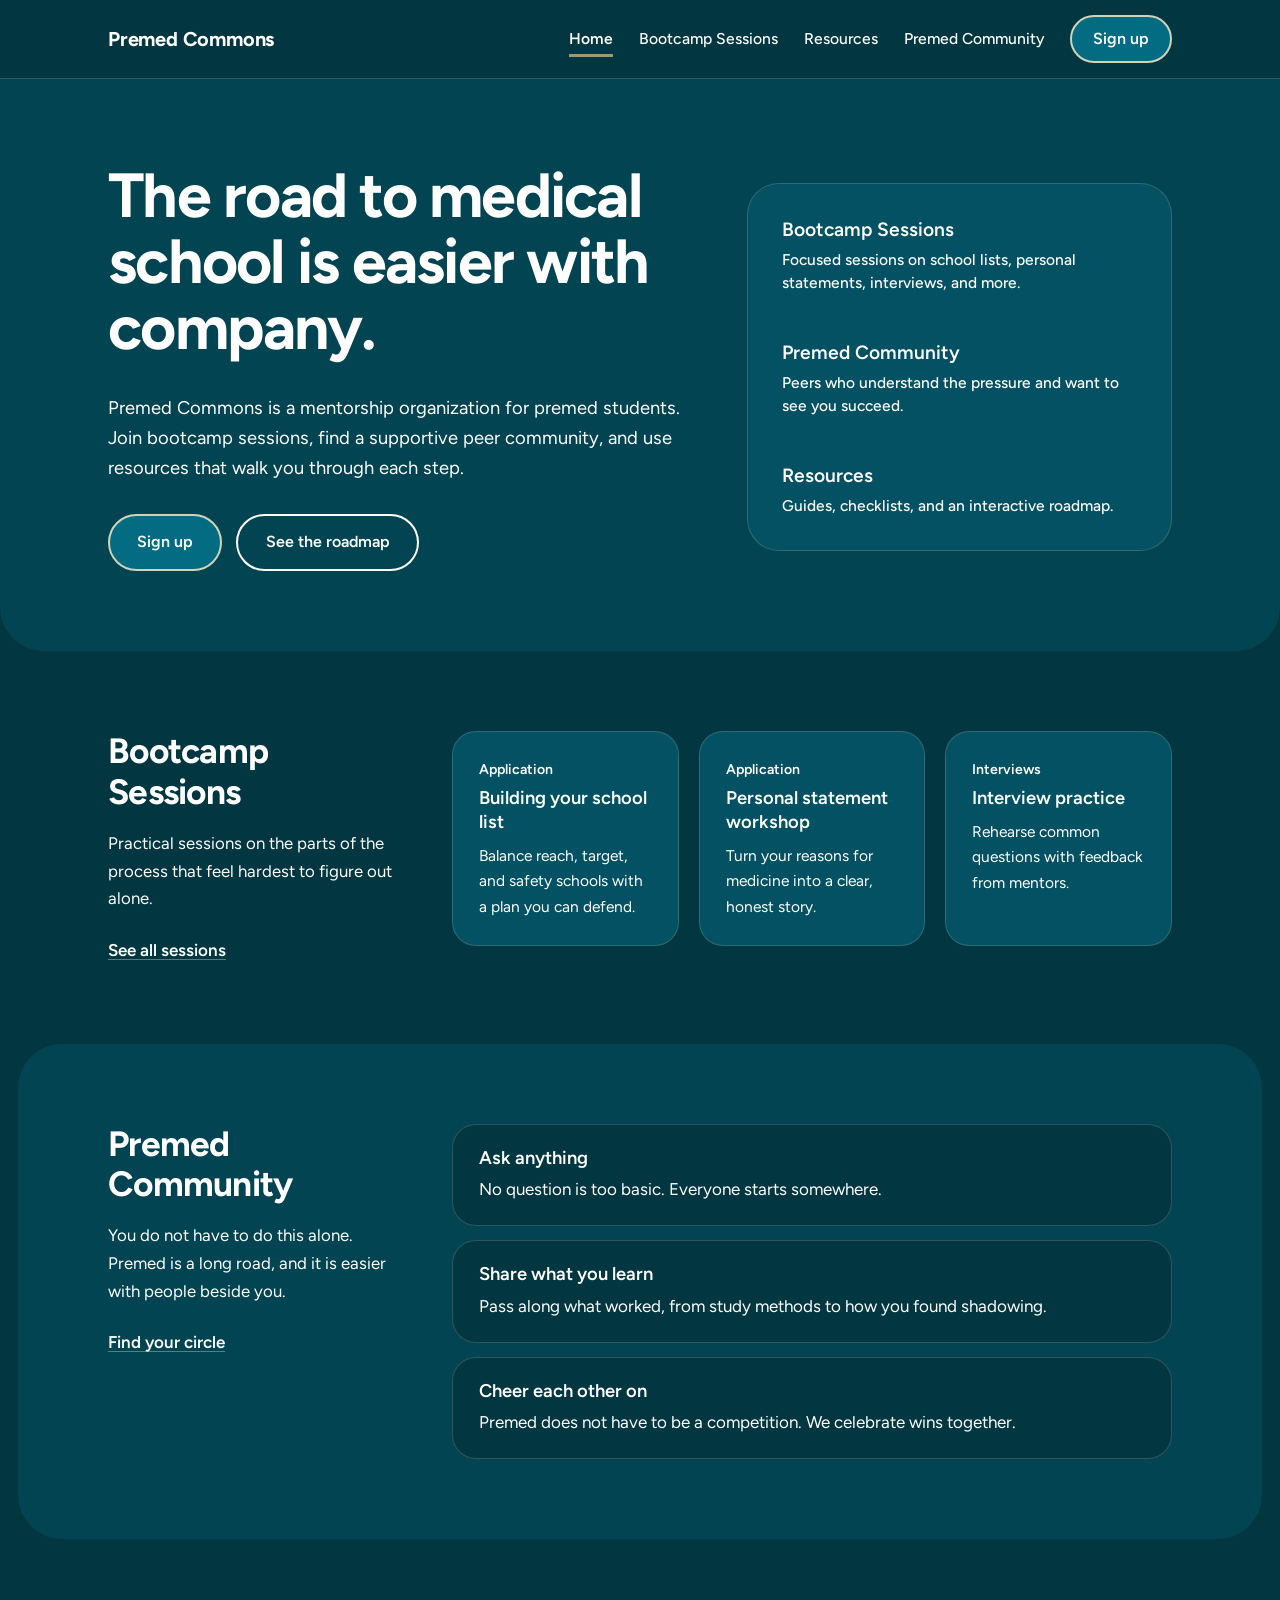
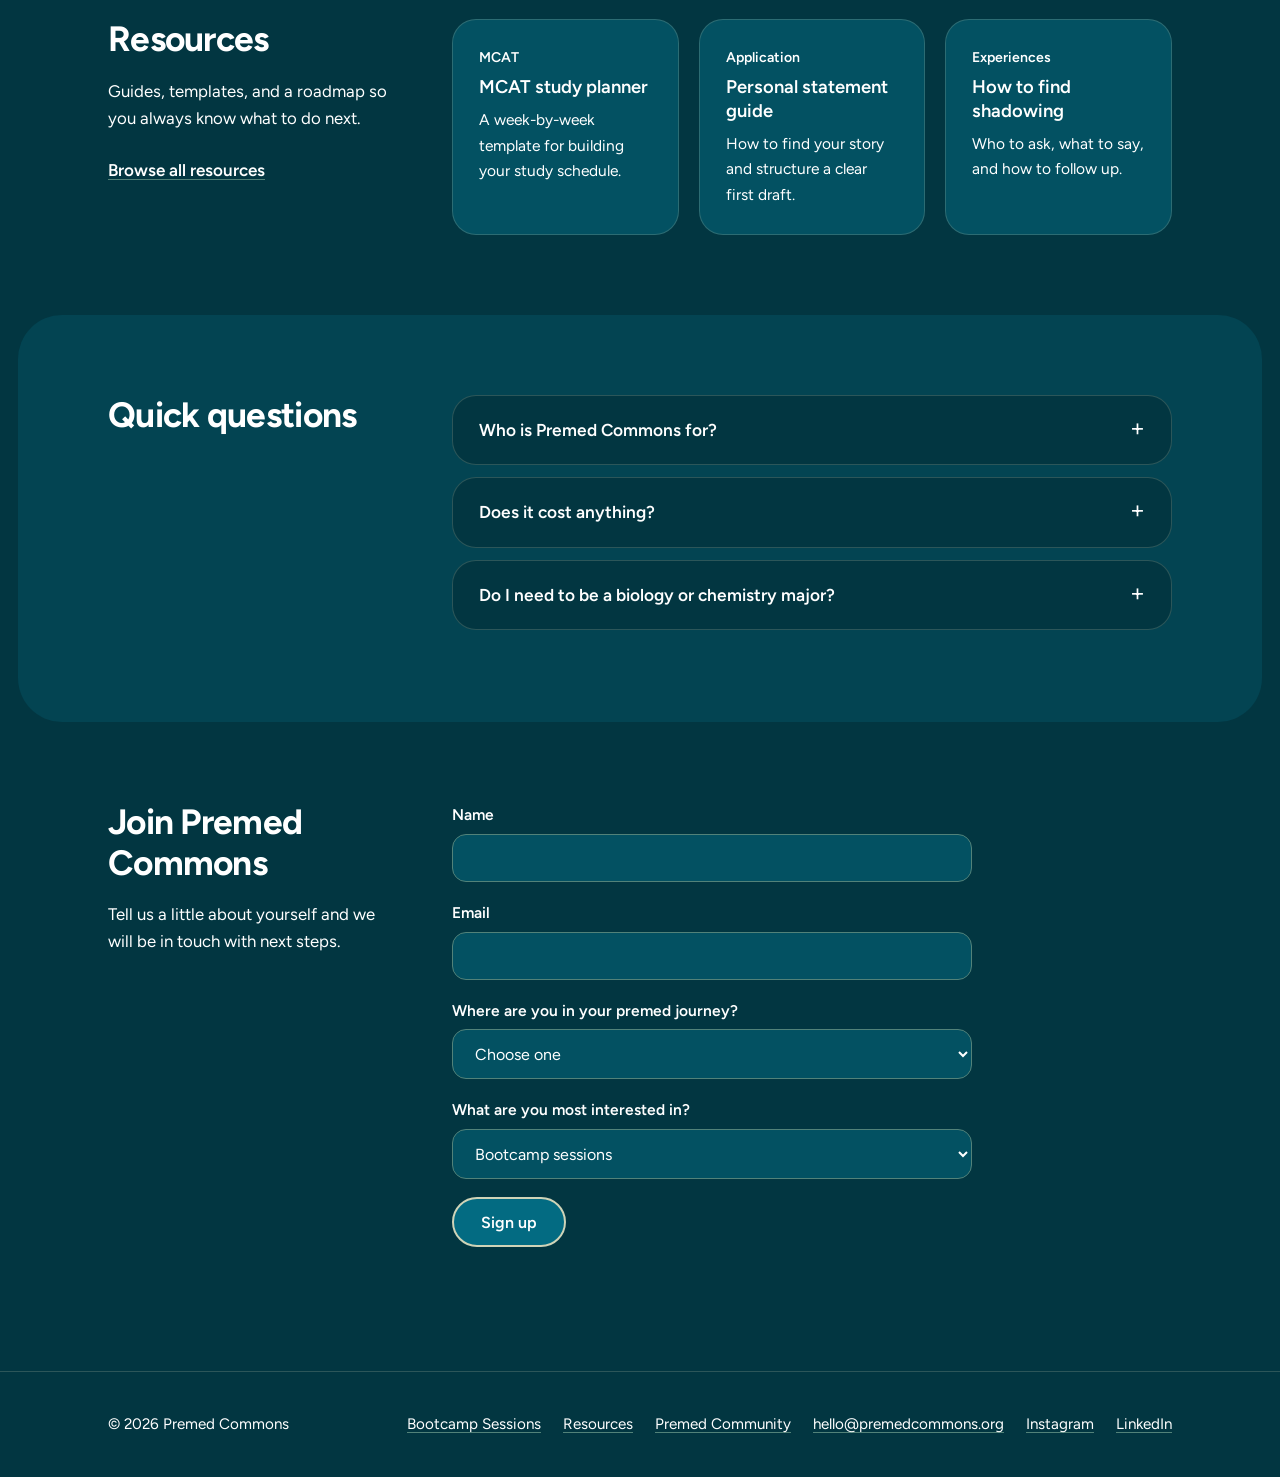
==== index.html @ 4e971e2f "Add files via upload" ====
<!DOCTYPE html>
<html lang="en">
<head>
<meta charset="utf-8">
<meta name="viewport" content="width=device-width, initial-scale=1">
<title>Premed Commons | Mentorship for aspiring physicians</title>
<meta name="description" content="Premed Commons is a mentorship organization helping premed students navigate the road to medical school through bootcamp sessions, a supportive peer community, and comprehensive resources.">
<meta property="og:title" content="Premed Commons | Mentorship for aspiring physicians">
<meta property="og:description" content="Premed Commons is a mentorship organization helping premed students navigate the road to medical school through bootcamp sessions, a supportive peer community, and comprehensive resources.">
<meta property="og:type" content="website">
<meta property="og:image" content="https://premedcommons.org/logo.png">
<link rel="icon" href="logo.png">
<link rel="preconnect" href="https://fonts.googleapis.com">
<link rel="preconnect" href="https://fonts.gstatic.com" crossorigin>
<link href="https://fonts.googleapis.com/css2?family=Figtree:wght@400;500;600;700&display=swap" rel="stylesheet">
<link rel="stylesheet" href="styles.css">
</head>
<body>
<header>
  <div class="wrap bar">
    <a class="logo" href="index.html"><span class="logo-mark"><img src="logo.png" alt="" onerror="this.parentNode.remove()"></span><span class="logo-text">Premed Commons</span></a>
    <button class="menu-btn" id="menuBtn" aria-expanded="false" aria-controls="nav">Menu</button>
    <nav id="nav" aria-label="Main">
      <ul>
        <li><a href="index.html" aria-current="page">Home</a></li>
        <li><a href="bootcamps.html">Bootcamp Sessions</a></li>
        <li><a href="resources.html">Resources</a></li>
        <li><a href="community.html">Premed Community</a></li>
        <li><a class="btn" href="index.html#join">Sign up</a></li>
      </ul>
    </nav>
  </div>
</header>
<main>
  <div class="hero">
    <div class="wrap hero-grid">
      <div>
        <h1>The road to medical school is easier with company.</h1>
        <p class="lead">Premed Commons is a mentorship organization for premed students. Join bootcamp sessions, find a supportive peer community, and use resources that walk you through each step.</p>
        <div class="actions">
          <a class="btn" href="#join">Sign up</a>
          <a class="btn ghost" href="resources.html#roadmap">See the roadmap</a>
        </div>
      </div>
      <nav class="panel-nav dark" aria-label="What we offer">
        <a href="bootcamps.html"><strong>Bootcamp Sessions</strong><span>Focused sessions on school lists, personal statements, interviews, and more.</span></a>
        <a href="community.html"><strong>Premed Community</strong><span>Peers who understand the pressure and want to see you succeed.</span></a>
        <a href="resources.html"><strong>Resources</strong><span>Guides, checklists, and an interactive roadmap.</span></a>
      </nav>
    </div>
  </div>

  <section class="split-sec">
    <div class="wrap split">
      <div class="split-head">
        <h2>Bootcamp Sessions</h2>
        <p class="lead">Practical sessions on the parts of the process that feel hardest to figure out alone.</p>
        <a class="textlink" href="bootcamps.html">See all sessions</a>
      </div>
      <div class="split-body">
        <div class="cards"><article class="card"><div class="tag">Application</div><h3>Building your school list</h3><p>Balance reach, target, and safety schools with a plan you can defend.</p></article><article class="card"><div class="tag">Application</div><h3>Personal statement workshop</h3><p>Turn your reasons for medicine into a clear, honest story.</p></article><article class="card"><div class="tag">Interviews</div><h3>Interview practice</h3><p>Rehearse common questions with feedback from mentors.</p></article></div>
      </div>
    </div>
  </section>

  <section class="split-sec">
    <div class="wrap split">
      <div class="split-head">
        <h2>Premed Community</h2>
        <p class="lead">You do not have to do this alone. Premed is a long road, and it is easier with people beside you.</p>
        <a class="textlink" href="community.html">Find your circle</a>
      </div>
      <div class="split-body">
        <div class="rows"><div><h3>Ask anything</h3><p>No question is too basic. Everyone starts somewhere.</p></div><div><h3>Share what you learn</h3><p>Pass along what worked, from study methods to how you found shadowing.</p></div><div><h3>Cheer each other on</h3><p>Premed does not have to be a competition. We celebrate wins together.</p></div></div>
      </div>
    </div>
  </section>

  <section class="split-sec">
    <div class="wrap split">
      <div class="split-head">
        <h2>Resources</h2>
        <p class="lead">Guides, templates, and a roadmap so you always know what to do next.</p>
        <a class="textlink" href="resources.html">Browse all resources</a>
      </div>
      <div class="split-body">
        <div class="cards" id="cards" data-limit="3"></div>
      </div>
    </div>
  </section>

  <section class="split-sec" id="faq">
    <div class="wrap split">
      <div class="split-head">
        <h2>Quick questions</h2>
      </div>
      <div class="split-body">
        <details>
          <summary>Who is Premed Commons for?</summary>
          <p>Any student working toward medical school, at any stage. Whether you are choosing a major or preparing your application, there is a place for you.</p>
        </details>
        <details>
          <summary>Does it cost anything?</summary>
          <p>Add your pricing details here. If membership is free, say so plainly.</p>
        </details>
        <details>
          <summary>Do I need to be a biology or chemistry major?</summary>
          <p>No. Medical schools accept applicants from every major as long as the required prerequisite courses are completed. Check the requirements of the schools you are interested in.</p>
        </details>
        
      </div>
    </div>
  </section>

  <section class="split-sec" id="join">
    <div class="wrap split">
      <div class="split-head">
        <h2>Join Premed Commons</h2>
        <p class="lead">Tell us a little about yourself and we will be in touch with next steps.</p>
      </div>
      <div class="split-body">
        <form class="form" id="joinForm" action="https://formspree.io/f/YOUR_FORM_ID" method="POST">
          <label>Name
            <input type="text" name="name" autocomplete="name" required>
          </label>
          <label>Email
            <input type="email" name="email" autocomplete="email" required>
          </label>
          <label>Where are you in your premed journey?
            <select name="stage" required>
              <option value="">Choose one</option>
              <option>First year</option>
              <option>Second year</option>
              <option>Third year</option>
              <option>Fourth year</option>
              <option>Gap year or post-bacc</option>
              <option>Not sure yet</option>
            </select>
          </label>
          <label>What are you most interested in?
            <select name="interest">
              <option>Bootcamp sessions</option>
              <option>Premed community</option>
              <option>Resources</option>
              <option>All of it</option>
            </select>
          </label>
          <input class="hp" type="text" name="_gotcha" tabindex="-1" autocomplete="off" aria-hidden="true">
          <button class="btn" type="submit">Sign up</button>
          <div class="status" id="status" role="status" aria-live="polite"></div>
        </form>
      </div>
    </div>
  </section>

</main>
<footer>
  <div class="wrap">
    <div>© <span id="year"></span> Premed Commons</div>
    <ul>
      <li><a href="bootcamps.html">Bootcamp Sessions</a></li>
      <li><a href="resources.html">Resources</a></li>
      <li><a href="community.html">Premed Community</a></li>
      <li><a href="mailto:hello@premedcommons.org">hello@premedcommons.org</a></li>
      <li><a href="#">Instagram</a></li>
      <li><a href="#">LinkedIn</a></li>
    </ul>
  </div>
</footer>
<script src="main.js"></script>
</body>
</html>
---- styles.css ----
/* Palette: #023641 #034452 #035162 #036b82 #528279 #8e9373 #a19870 #cfd4b8. White text on deep teal backgrounds. One typeface (Figtree). */
:root{
  --c1:#023641; --c2:#034452; --c3:#035162; --c4:#036b82;
  --c5:#528279; --c6:#8e9373; --c7:#a19870; --c8:#cfd4b8;
  --line:rgba(207,212,184,.2);
  --font:"Figtree","Segoe UI",system-ui,-apple-system,sans-serif;
  --max:1120px;
}
*{box-sizing:border-box}
html{scroll-behavior:smooth;scroll-padding-top:92px}
body,button,input,select,textarea,h1,h2,h3,summary{font-family:var(--font)}
body{margin:0;background:var(--c1);color:#fff;line-height:1.65;font-size:17px}
img{max-width:100%}
a{color:#fff;text-decoration-color:var(--c5);text-underline-offset:3px}
a:hover{color:#fff}
:focus-visible{outline:3px solid var(--c8);outline-offset:3px;border-radius:8px}
.wrap{max-width:var(--max);margin:0 auto;padding:0 28px}
h1,h2,h3{margin:0 0 .5em;color:#fff}
h1{font-size:clamp(2.4rem,5vw,3.9rem);font-weight:700;line-height:1.06;letter-spacing:-.028em}
h2{font-size:clamp(1.7rem,3vw,2.2rem);font-weight:700;line-height:1.15;letter-spacing:-.02em}
h3{font-size:1.15rem;font-weight:600;line-height:1.3}
p{margin:0 0 1em;max-width:62ch}
.lead{font-size:1.15rem;color:#fff}

/* buttons */
.btn{display:inline-block;font-size:1rem;font-weight:600;padding:.85em 1.7em;border-radius:999px;border:2px solid var(--c8);background:var(--c4);color:#fff;text-decoration:none;cursor:pointer;transition:background .15s,border-color .15s,color .15s}
.btn:hover{background:var(--c5);border-color:#fff;color:#fff}
.btn.ghost{background:transparent;border-color:#fff;color:#fff}
.btn.ghost:hover{background:var(--c3);border-color:#fff;color:#fff}
.textlink{font-weight:600;display:inline-block;margin-top:6px}

/* header */
header{position:sticky;top:0;z-index:50;background:var(--c1);border-bottom:1px solid var(--line)}
.bar{display:flex;align-items:center;justify-content:space-between;height:78px}
.logo{display:flex;align-items:center;gap:12px;text-decoration:none;color:#fff}
.logo:hover{color:#fff}
.logo-mark{display:grid;place-items:center;background:#fff;border-radius:16px;padding:6px 10px}
.logo-mark img{height:36px;width:auto;display:block}
.logo-text{font-size:1.25rem;font-weight:700;letter-spacing:-.01em}
nav ul{display:flex;gap:26px;list-style:none;margin:0;padding:0;align-items:center}
nav a{text-decoration:none;color:#fff;font-weight:500;font-size:.98rem;padding:.35em 0;border-bottom:3px solid transparent}
nav a:hover{border-bottom-color:var(--c5);color:#fff}
nav a[aria-current="page"]{border-bottom-color:var(--c7);font-weight:600}
nav a.btn{padding:.55em 1.3em;color:#fff;border:2px solid var(--c8)}
nav a.btn:hover{border-color:#fff;color:#fff}
.menu-btn{display:none;background:transparent;border:2px solid #fff;border-radius:999px;padding:.4em 1.1em;font-size:.95rem;font-weight:600;color:#fff;cursor:pointer}

/* heroes */
.hero,.page-hero{background:var(--c2);border-radius:0 0 44px 44px}
.hero{padding:84px 0 80px}
.hero-grid{display:grid;grid-template-columns:1.15fr .85fr;gap:64px;align-items:center}
.hero .actions{display:flex;gap:14px;flex-wrap:wrap;margin-top:30px}
.panel-nav{background:var(--c3);border-radius:32px;padding:10px;border:1px solid var(--line)}
.panel-nav a{display:block;padding:20px 24px;text-decoration:none;color:#fff;border-radius:22px}
.panel-nav a:hover{background:var(--c2)}
.panel-nav strong{display:block;font-size:1.2rem;font-weight:600;margin-bottom:2px}
.panel-nav span{color:#fff;font-size:.97rem;line-height:1.5;display:block}
.page-hero{padding:68px 0 60px}
.page-hero h1{font-size:clamp(2.2rem,4.4vw,3.2rem)}
.page-hero .lead{max-width:58ch;margin:0}
.page-hero .actions{margin-top:26px}

/* split sections */
.split-sec{padding:80px 0}
.split-sec:nth-of-type(even){background:var(--c2);border-radius:44px;margin:0 18px}
.split{display:grid;grid-template-columns:minmax(0,.8fr) minmax(0,2fr);gap:56px;align-items:start}
.split-head .lead{font-size:1.05rem}
.split-body > :first-child{margin-top:0}

/* rounded surfaces: cards, rows, steps, checklist, FAQ */
.card,.rows div,.steps li,.checks label,details{background:var(--c3);border:1px solid var(--line);border-radius:24px}
.split-sec:nth-of-type(even) .card,
.split-sec:nth-of-type(even) .rows div,
.split-sec:nth-of-type(even) .steps li,
.split-sec:nth-of-type(even) .checks label,
.split-sec:nth-of-type(even) details{background:var(--c1)}

.cards{display:grid;grid-template-columns:repeat(auto-fill,minmax(220px,1fr));gap:20px}
.card{padding:26px}
.card[hidden]{display:none}
.card .tag{font-size:.88rem;font-weight:600;color:#fff;margin-bottom:6px}
.card h3{margin:0 0 .4em}
.card p{font-size:.97rem;color:#fff;margin:0}

.rows{display:grid;gap:14px}
.rows div{padding:22px 26px}
.rows h3{margin-bottom:.25em}
.rows p{margin:0;color:#fff}

/* roadmap */
.tabs{display:flex;gap:8px;flex-wrap:wrap;margin:0 0 24px}
.tab{background:transparent;border:1.5px solid var(--c5);border-radius:999px;padding:.55em 1.2em;font-size:.97rem;font-weight:500;color:#fff;cursor:pointer}
.tab:hover{border-color:#fff}
.tab[aria-selected="true"]{background:var(--c4);border-color:#fff;color:#fff;font-weight:700}
.panel[hidden]{display:none}
.panel .sub{color:#fff;margin-bottom:18px}
.checks{list-style:none;margin:0;padding:0;display:grid;gap:10px}
.checks label{display:flex;gap:14px;align-items:flex-start;padding:15px 20px;cursor:pointer;border-radius:18px}
.checks input{width:20px;height:20px;margin-top:3px;accent-color:var(--c7);flex:none}
.checks input:checked + span{text-decoration:line-through;text-decoration-color:#fff}
.progress{margin-top:22px;font-weight:600;font-size:.95rem}
.progress-bar{height:10px;border-radius:99px;background:var(--c3);margin-top:8px;overflow:hidden}
.progress-bar i{display:block;height:100%;width:0;border-radius:99px;background:var(--c7);transition:width .25s}
.note{font-size:.92rem;color:#fff;margin-top:20px}

/* filters */
.filters{display:flex;gap:8px;flex-wrap:wrap;margin:0 0 28px}
.chip{font-size:.92rem;font-weight:600;padding:.45em 1.1em;border-radius:999px;border:1.5px solid var(--c5);background:transparent;color:#fff;cursor:pointer}
.chip:hover{border-color:#fff}
.chip[aria-pressed="true"]{background:var(--c4);border-color:#fff;color:#fff}

/* steps */
.steps{list-style:none;counter-reset:s;margin:0;padding:0;display:grid;grid-template-columns:repeat(auto-fit,minmax(190px,1fr));gap:20px}
.steps li{counter-increment:s;padding:24px}
.steps li::before{content:counter(s);display:inline-grid;place-items:center;width:38px;height:38px;border-radius:50%;background:var(--c4);color:#fff;font-size:1.05rem;font-weight:700;margin-bottom:14px}
.steps p{color:#fff;margin:0;font-size:.97rem}

/* community finder */
.finder{background:var(--c3);border:1px solid var(--line);border-radius:32px;padding:32px}
.finder label{font-weight:600;display:block;margin-bottom:10px}
.finder select{font-size:1rem;padding:.75em 1.1em;border-radius:14px;border:1.5px solid var(--c5);width:100%;max-width:340px;background:var(--c1);color:#fff}
.finder-out{margin-top:22px;padding:22px 24px;border-radius:22px;background:var(--c1);border:1px solid var(--line)}
.finder-out:empty{display:none}
.finder-out p{margin:0 0 .9em;color:#fff}

/* FAQ */
.split-body details{margin-bottom:12px}
details{padding:20px 26px}
summary{cursor:pointer;font-size:1.08rem;font-weight:600;list-style:none;display:flex;justify-content:space-between;gap:16px;color:#fff}
summary::-webkit-details-marker{display:none}
summary::after{content:"+";font-size:1.5rem;line-height:1;color:#fff;font-weight:400}
details[open] summary::after{content:"\2212"}
details p{margin:.8em 0 0;color:#fff}

/* form */
.form{display:grid;gap:18px;max-width:520px}
.form label{display:grid;gap:6px;font-weight:600;font-size:.97rem}
.form input,.form select{font-size:1rem;padding:.85em 1.1em;border-radius:14px;border:1.5px solid var(--c5);background:var(--c3);color:#fff}
.form input:focus,.form select:focus{border-color:#fff;outline:none}
.form option{background:var(--c1);color:#fff}
.form .btn{justify-self:start}
.status{min-height:1.5em;font-weight:600;color:#fff}
.hp{position:absolute;left:-9999px}

/* closing band */
.cta-band{padding:24px 0 80px}
.cta-box{background:var(--c4);border-radius:36px;padding:52px;display:flex;justify-content:space-between;align-items:center;gap:28px;flex-wrap:wrap}
.cta-box h2{margin-bottom:.3em}
.cta-box p{color:#fff;margin:0}
.cta-box .btn{background:var(--c1);border-color:#fff;color:#fff}
.cta-box .btn:hover{background:var(--c2);border-color:#fff}

/* footer */
footer{padding:40px 0;font-size:.95rem;color:#fff;border-top:1px solid var(--line)}
footer a{color:#fff;text-decoration-color:var(--c5);text-underline-offset:3px}
footer a:hover{color:#fff}
footer .wrap{display:flex;justify-content:space-between;gap:16px;flex-wrap:wrap}
footer ul{display:flex;gap:22px;list-style:none;margin:0;padding:0;flex-wrap:wrap}

@media (max-width:900px){
  .hero-grid{grid-template-columns:1fr;gap:44px}
  .split{grid-template-columns:1fr;gap:28px}
  .split-sec{padding:56px 0}
  .split-sec:nth-of-type(even){margin:0 8px;border-radius:32px}
  .hero{padding:56px 0}
  .hero,.page-hero{border-radius:0 0 32px 32px}
  .cta-box{padding:36px 28px;border-radius:28px}
  .menu-btn{display:block}
  nav{position:absolute;left:0;right:0;top:78px;background:var(--c2);border-radius:0 0 24px 24px;border-bottom:1px solid var(--line);display:none}
  nav.open{display:block}
  nav ul{flex-direction:column;align-items:flex-start;padding:16px 28px 24px;gap:16px}
}
@media (prefers-reduced-motion:reduce){
  html{scroll-behavior:auto}
  *{transition:none!important}
}
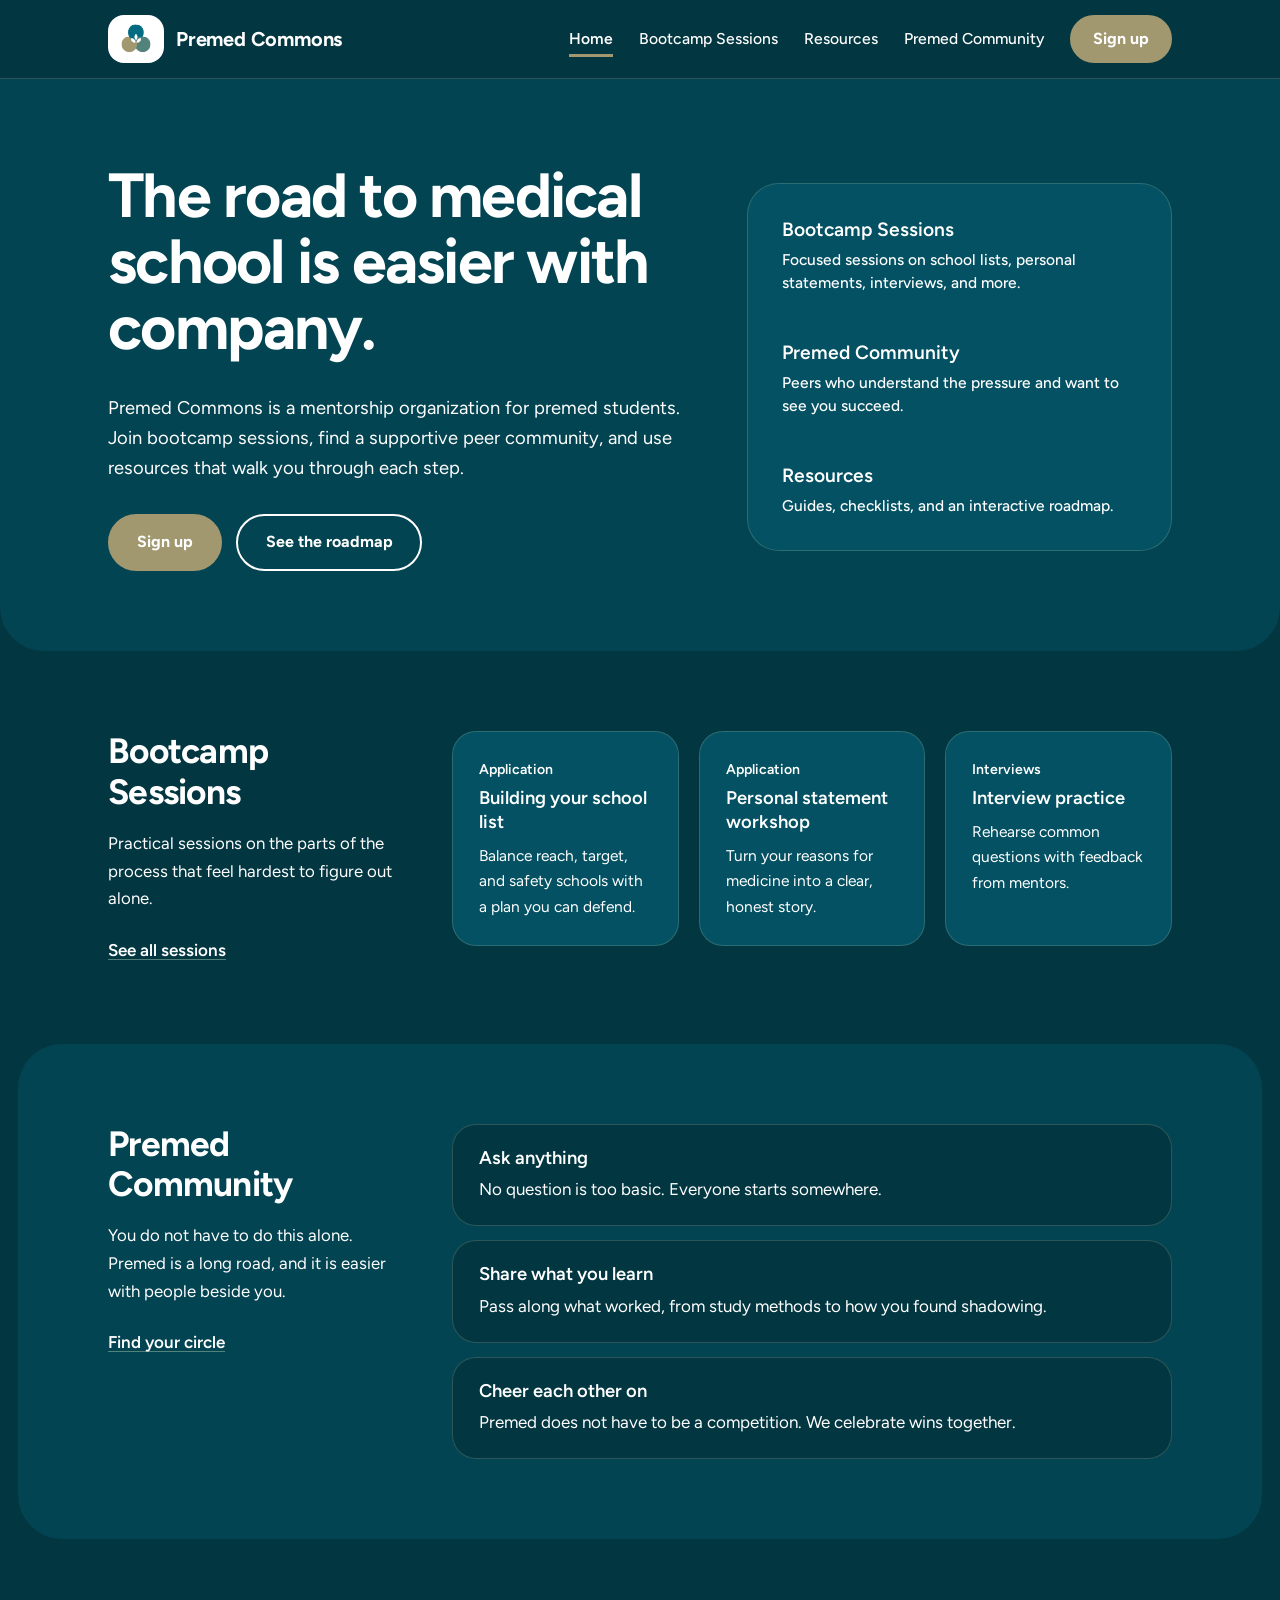
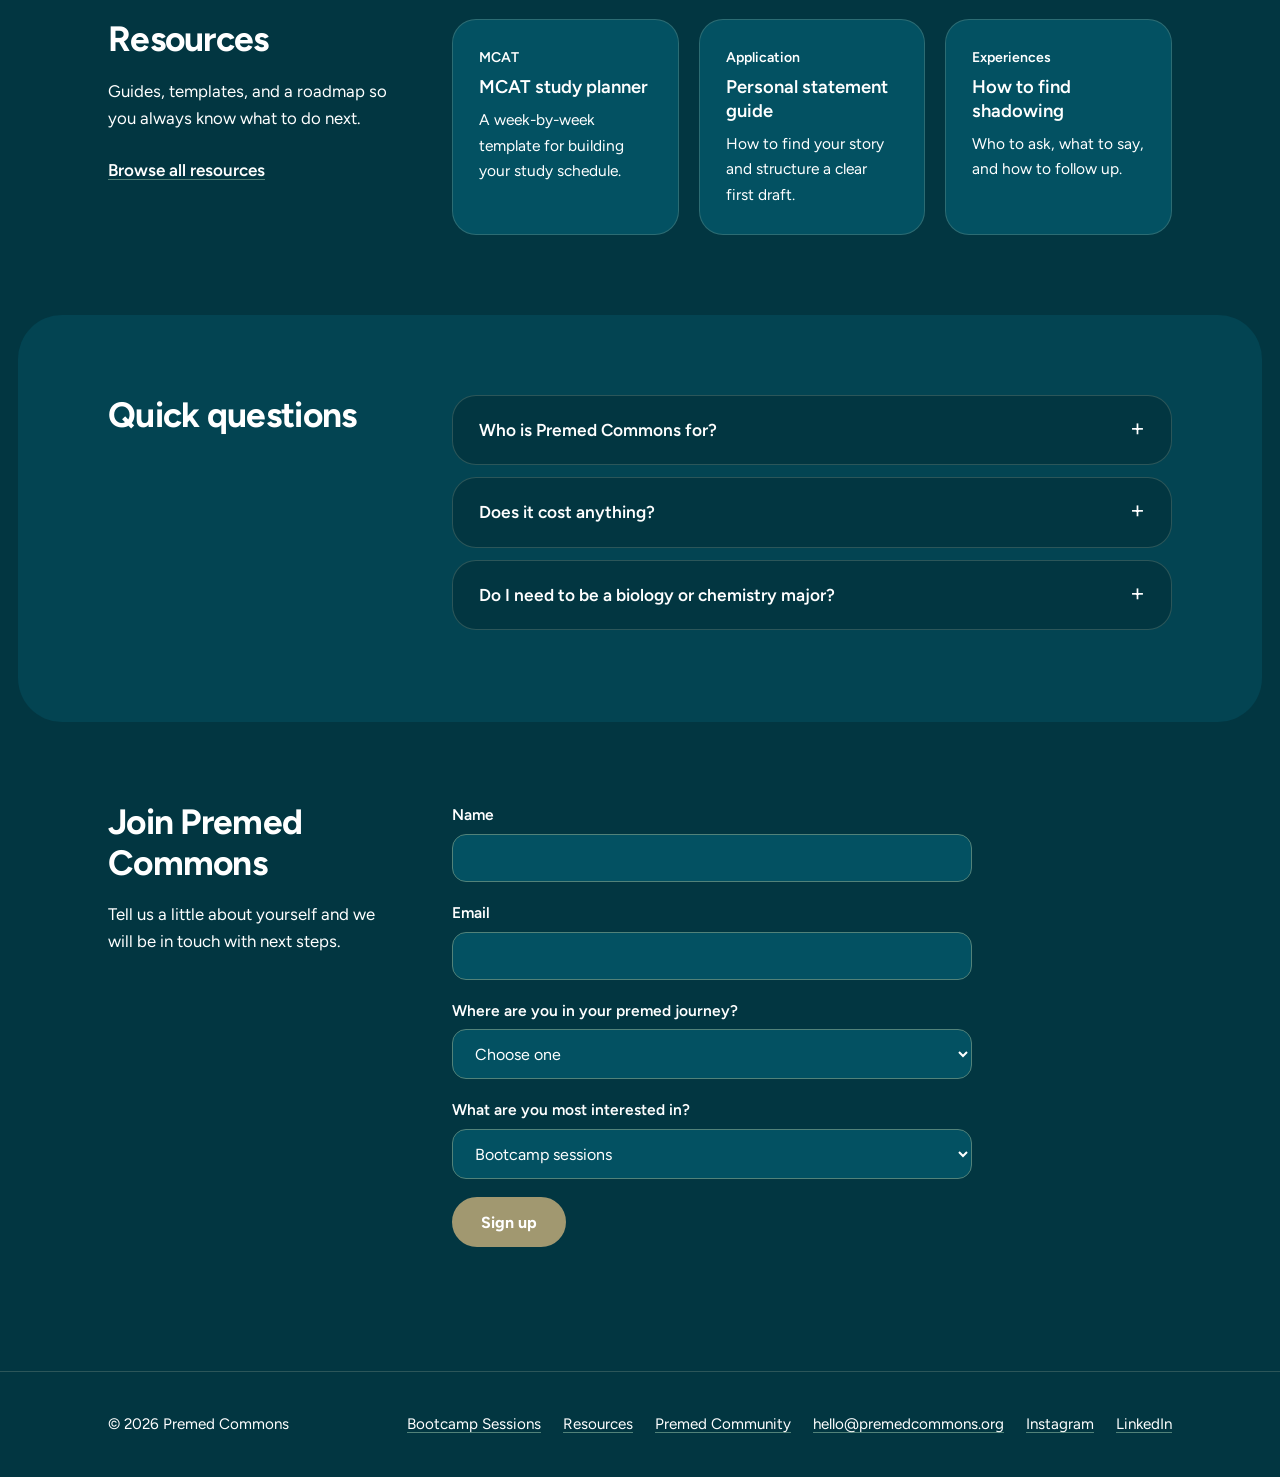
==== commit 81c5e355: "logo?" ====
--- a/index.html
+++ b/index.html
@@ -8,8 +8,8 @@
 <meta property="og:title" content="Premed Commons | Mentorship for aspiring physicians">
 <meta property="og:description" content="Premed Commons is a mentorship organization helping premed students navigate the road to medical school through bootcamp sessions, a supportive peer community, and comprehensive resources.">
 <meta property="og:type" content="website">
-<meta property="og:image" content="https://premedcommons.org/logo.png">
-<link rel="icon" href="logo.png">
+<meta property="og:image" content="https://premedcommons.org/pc_logo.svg">
+<link rel="icon" href="pc_logo.svg" type="image/svg+xml">
 <link rel="preconnect" href="https://fonts.googleapis.com">
 <link rel="preconnect" href="https://fonts.gstatic.com" crossorigin>
 <link href="https://fonts.googleapis.com/css2?family=Figtree:wght@400;500;600;700&display=swap" rel="stylesheet">
@@ -18,7 +18,7 @@
 <body>
 <header>
   <div class="wrap bar">
-    <a class="logo" href="index.html"><span class="logo-mark"><img src="logo.png" alt="" onerror="this.parentNode.remove()"></span><span class="logo-text">Premed Commons</span></a>
+    <a class="logo" href="index.html"><span class="logo-mark"><img src="pc_logo.svg" alt="" onerror="this.parentNode.remove()"></span><span class="logo-text">Premed Commons</span></a>
     <button class="menu-btn" id="menuBtn" aria-expanded="false" aria-controls="nav">Menu</button>
     <nav id="nav" aria-label="Main">
       <ul>
--- a/styles.css
+++ b/styles.css
@@ -23,8 +23,8 @@
 .lead{font-size:1.15rem;color:#fff}
 
 /* buttons */
-.btn{display:inline-block;font-size:1rem;font-weight:600;padding:.85em 1.7em;border-radius:999px;border:2px solid var(--c8);background:var(--c4);color:#fff;text-decoration:none;cursor:pointer;transition:background .15s,border-color .15s,color .15s}
-.btn:hover{background:var(--c5);border-color:#fff;color:#fff}
+.btn{display:inline-block;font-size:1rem;font-weight:700;padding:.85em 1.7em;border-radius:999px;border:2px solid var(--c7);background:var(--c7);color:#fff;text-decoration:none;cursor:pointer;transition:background .15s,border-color .15s,color .15s}
+.btn:hover{background:var(--c6);border-color:var(--c6);color:#fff}
 .btn.ghost{background:transparent;border-color:#fff;color:#fff}
 .btn.ghost:hover{background:var(--c3);border-color:#fff;color:#fff}
 .textlink{font-weight:600;display:inline-block;margin-top:6px}
@@ -41,8 +41,8 @@
 nav a{text-decoration:none;color:#fff;font-weight:500;font-size:.98rem;padding:.35em 0;border-bottom:3px solid transparent}
 nav a:hover{border-bottom-color:var(--c5);color:#fff}
 nav a[aria-current="page"]{border-bottom-color:var(--c7);font-weight:600}
-nav a.btn{padding:.55em 1.3em;color:#fff;border:2px solid var(--c8)}
-nav a.btn:hover{border-color:#fff;color:#fff}
+nav a.btn{padding:.55em 1.3em;color:#fff;border:2px solid var(--c7)}
+nav a.btn:hover{border-color:var(--c6);color:#fff}
 .menu-btn{display:none;background:transparent;border:2px solid #fff;border-radius:999px;padding:.4em 1.1em;font-size:.95rem;font-weight:600;color:#fff;cursor:pointer}
 
 /* heroes */
@@ -147,8 +147,8 @@
 .cta-box{background:var(--c4);border-radius:36px;padding:52px;display:flex;justify-content:space-between;align-items:center;gap:28px;flex-wrap:wrap}
 .cta-box h2{margin-bottom:.3em}
 .cta-box p{color:#fff;margin:0}
-.cta-box .btn{background:var(--c1);border-color:#fff;color:#fff}
-.cta-box .btn:hover{background:var(--c2);border-color:#fff}
+.cta-box .btn{background:var(--c7);border-color:var(--c7);color:#fff}
+.cta-box .btn:hover{background:var(--c6);border-color:var(--c6)}
 
 /* footer */
 footer{padding:40px 0;font-size:.95rem;color:#fff;border-top:1px solid var(--line)}
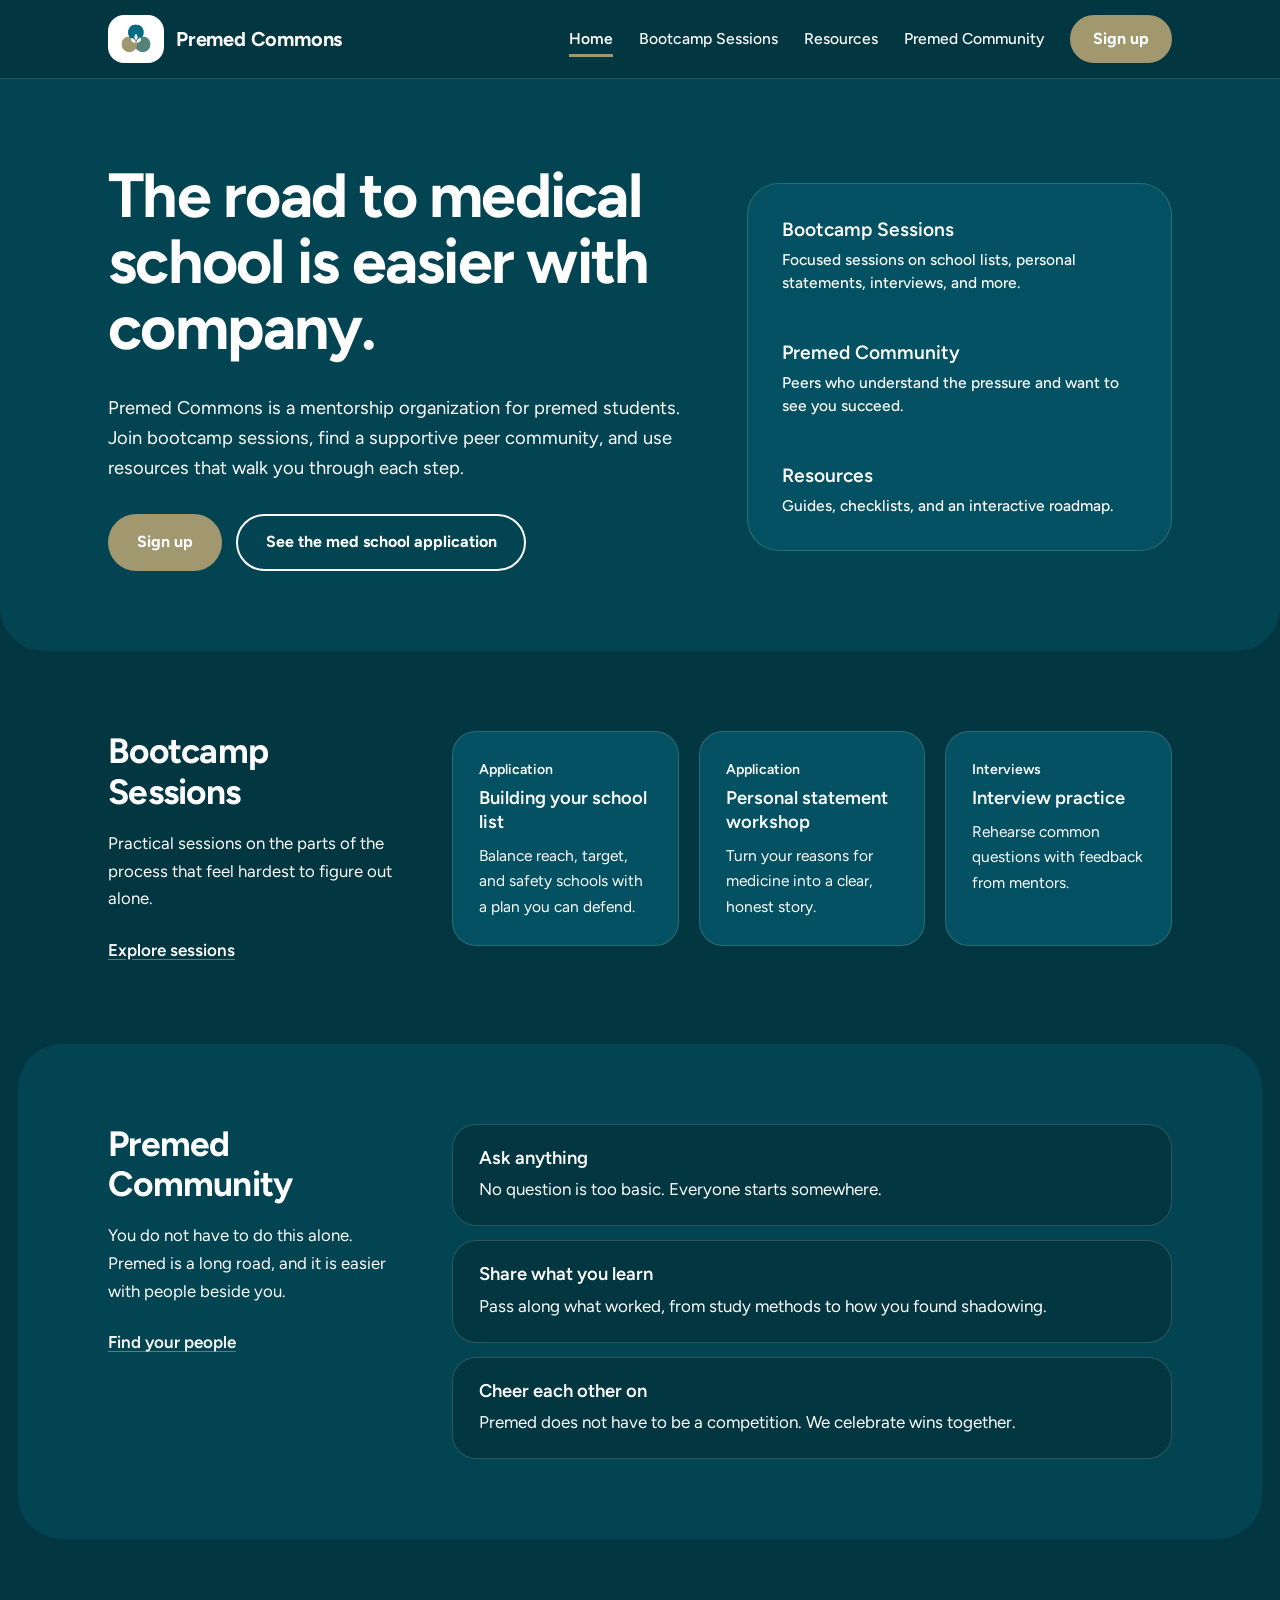
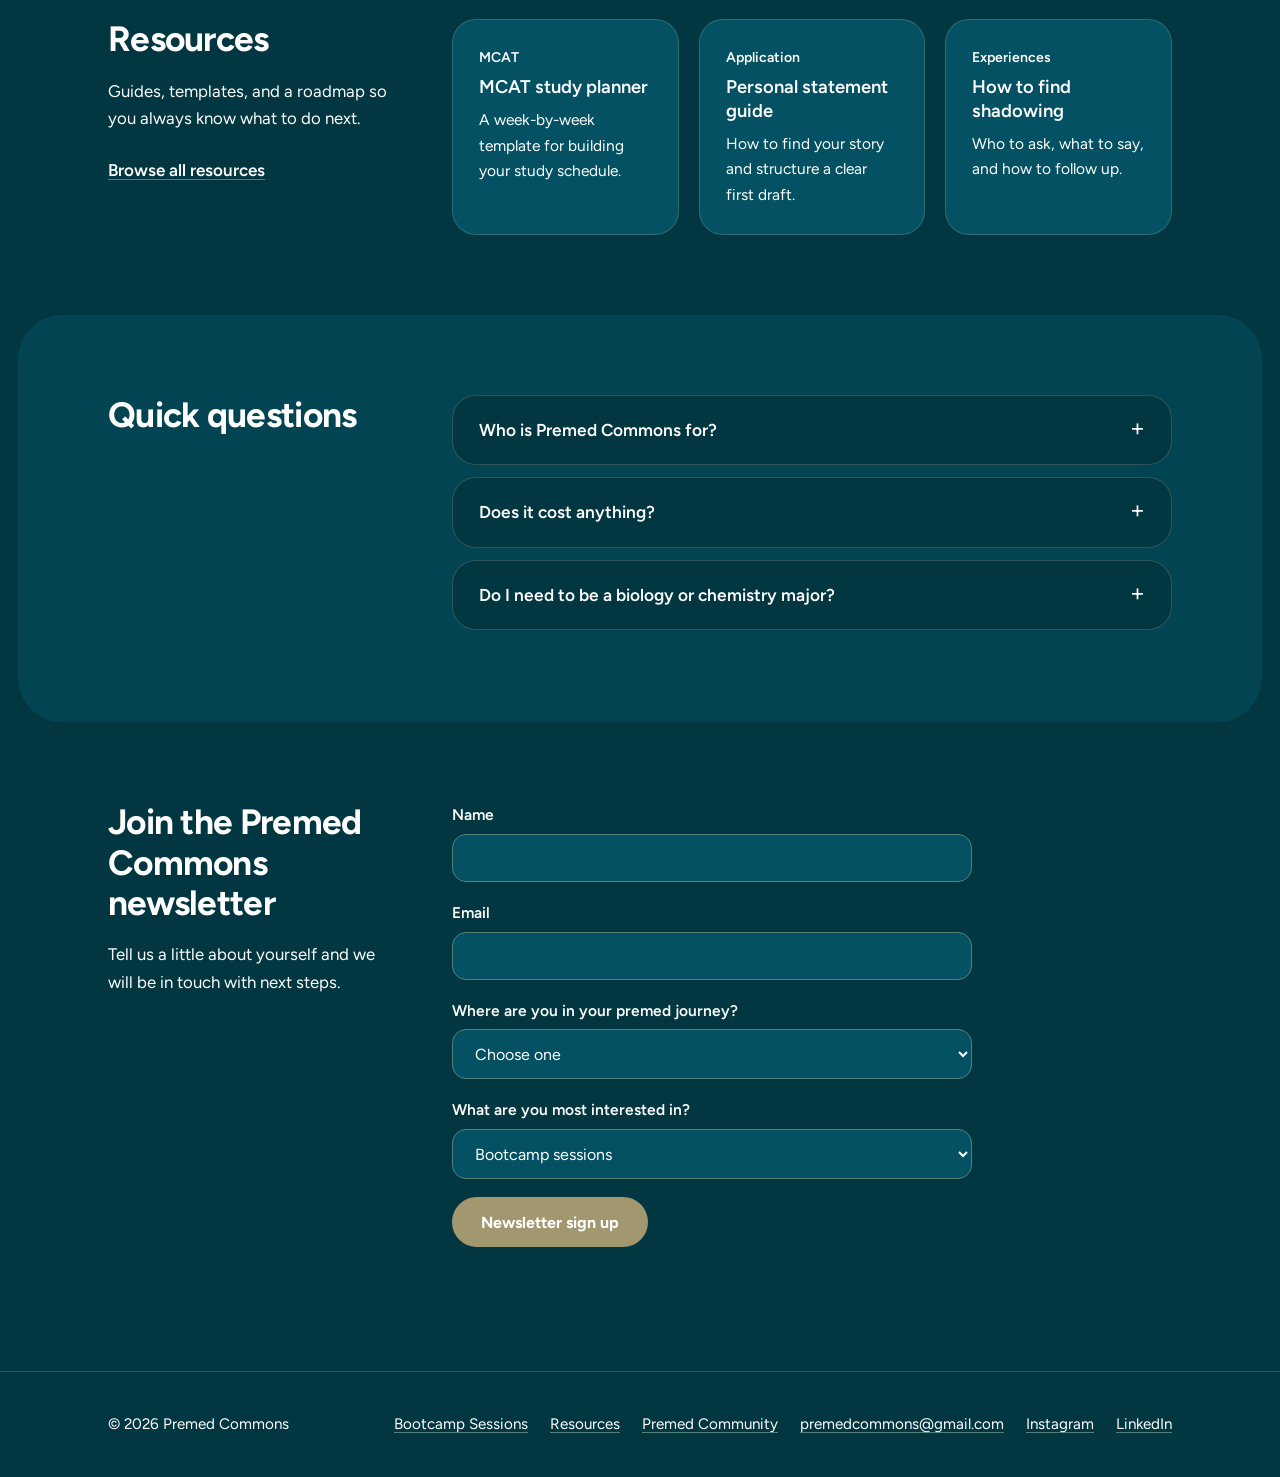
==== commit 89abf966: "try the email thing" ====
--- a/index.html
+++ b/index.html
@@ -39,7 +39,7 @@
         <p class="lead">Premed Commons is a mentorship organization for premed students. Join bootcamp sessions, find a supportive peer community, and use resources that walk you through each step.</p>
         <div class="actions">
           <a class="btn" href="#join">Sign up</a>
-          <a class="btn ghost" href="resources.html#roadmap">See the roadmap</a>
+          <a class="btn ghost" href="resources.html#roadmap">See the med school application</a>
         </div>
       </div>
       <nav class="panel-nav dark" aria-label="What we offer">
@@ -55,7 +55,7 @@
       <div class="split-head">
         <h2>Bootcamp Sessions</h2>
         <p class="lead">Practical sessions on the parts of the process that feel hardest to figure out alone.</p>
-        <a class="textlink" href="bootcamps.html">See all sessions</a>
+        <a class="textlink" href="bootcamps.html">Explore sessions</a>
       </div>
       <div class="split-body">
         <div class="cards"><article class="card"><div class="tag">Application</div><h3>Building your school list</h3><p>Balance reach, target, and safety schools with a plan you can defend.</p></article><article class="card"><div class="tag">Application</div><h3>Personal statement workshop</h3><p>Turn your reasons for medicine into a clear, honest story.</p></article><article class="card"><div class="tag">Interviews</div><h3>Interview practice</h3><p>Rehearse common questions with feedback from mentors.</p></article></div>
@@ -68,7 +68,7 @@
       <div class="split-head">
         <h2>Premed Community</h2>
         <p class="lead">You do not have to do this alone. Premed is a long road, and it is easier with people beside you.</p>
-        <a class="textlink" href="community.html">Find your circle</a>
+        <a class="textlink" href="community.html">Find your people</a>
       </div>
       <div class="split-body">
         <div class="rows"><div><h3>Ask anything</h3><p>No question is too basic. Everyone starts somewhere.</p></div><div><h3>Share what you learn</h3><p>Pass along what worked, from study methods to how you found shadowing.</p></div><div><h3>Cheer each other on</h3><p>Premed does not have to be a competition. We celebrate wins together.</p></div></div>
@@ -115,7 +115,7 @@
   <section class="split-sec" id="join">
     <div class="wrap split">
       <div class="split-head">
-        <h2>Join Premed Commons</h2>
+        <h2>Join the Premed Commons newsletter</h2>
         <p class="lead">Tell us a little about yourself and we will be in touch with next steps.</p>
       </div>
       <div class="split-body">
@@ -146,7 +146,7 @@
             </select>
           </label>
           <input class="hp" type="text" name="_gotcha" tabindex="-1" autocomplete="off" aria-hidden="true">
-          <button class="btn" type="submit">Sign up</button>
+          <button class="btn" type="submit">Newsletter sign up</button>
           <div class="status" id="status" role="status" aria-live="polite"></div>
         </form>
       </div>
@@ -161,7 +161,7 @@
       <li><a href="bootcamps.html">Bootcamp Sessions</a></li>
       <li><a href="resources.html">Resources</a></li>
       <li><a href="community.html">Premed Community</a></li>
-      <li><a href="mailto:hello@premedcommons.org">hello@premedcommons.org</a></li>
+      <li><button class="copy-email" type="button" data-copy-email="premedcommons@gmail.com">premedcommons@gmail.com</button><span class="copy-status" role="status" aria-live="polite"></span></li>
       <li><a href="#">Instagram</a></li>
       <li><a href="#">LinkedIn</a></li>
     </ul>
--- a/styles.css
+++ b/styles.css
@@ -156,6 +156,10 @@
 footer a:hover{color:#fff}
 footer .wrap{display:flex;justify-content:space-between;gap:16px;flex-wrap:wrap}
 footer ul{display:flex;gap:22px;list-style:none;margin:0;padding:0;flex-wrap:wrap}
+footer .copy-email{font:inherit;padding:0;border:0;background:none;color:#fff;text-decoration:underline;text-decoration-color:var(--c5);text-underline-offset:3px;cursor:pointer}
+footer .copy-email:hover{color:#fff}
+.copy-status{font-size:.85em}
+.split-body > .copy-status{display:block;min-height:1.5em;margin-top:.5em}
 
 @media (max-width:900px){
   .hero-grid{grid-template-columns:1fr;gap:44px}
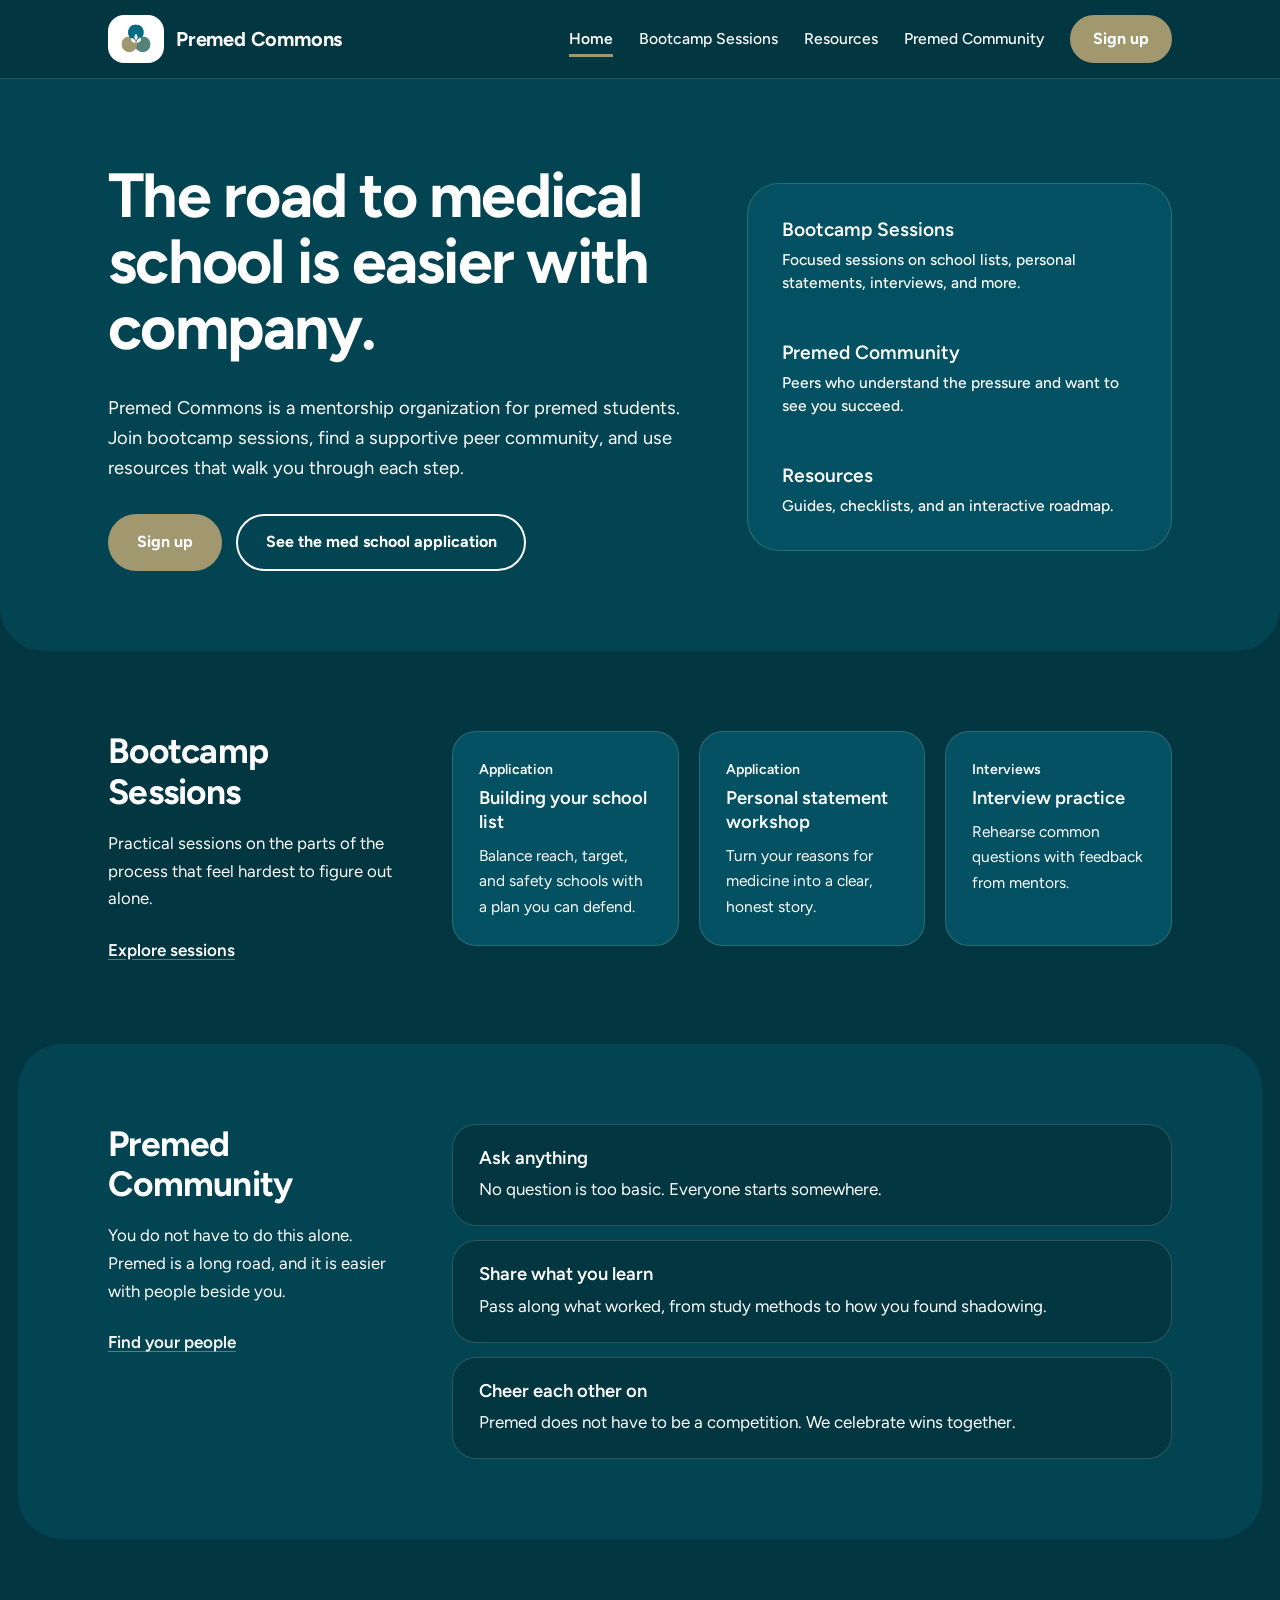
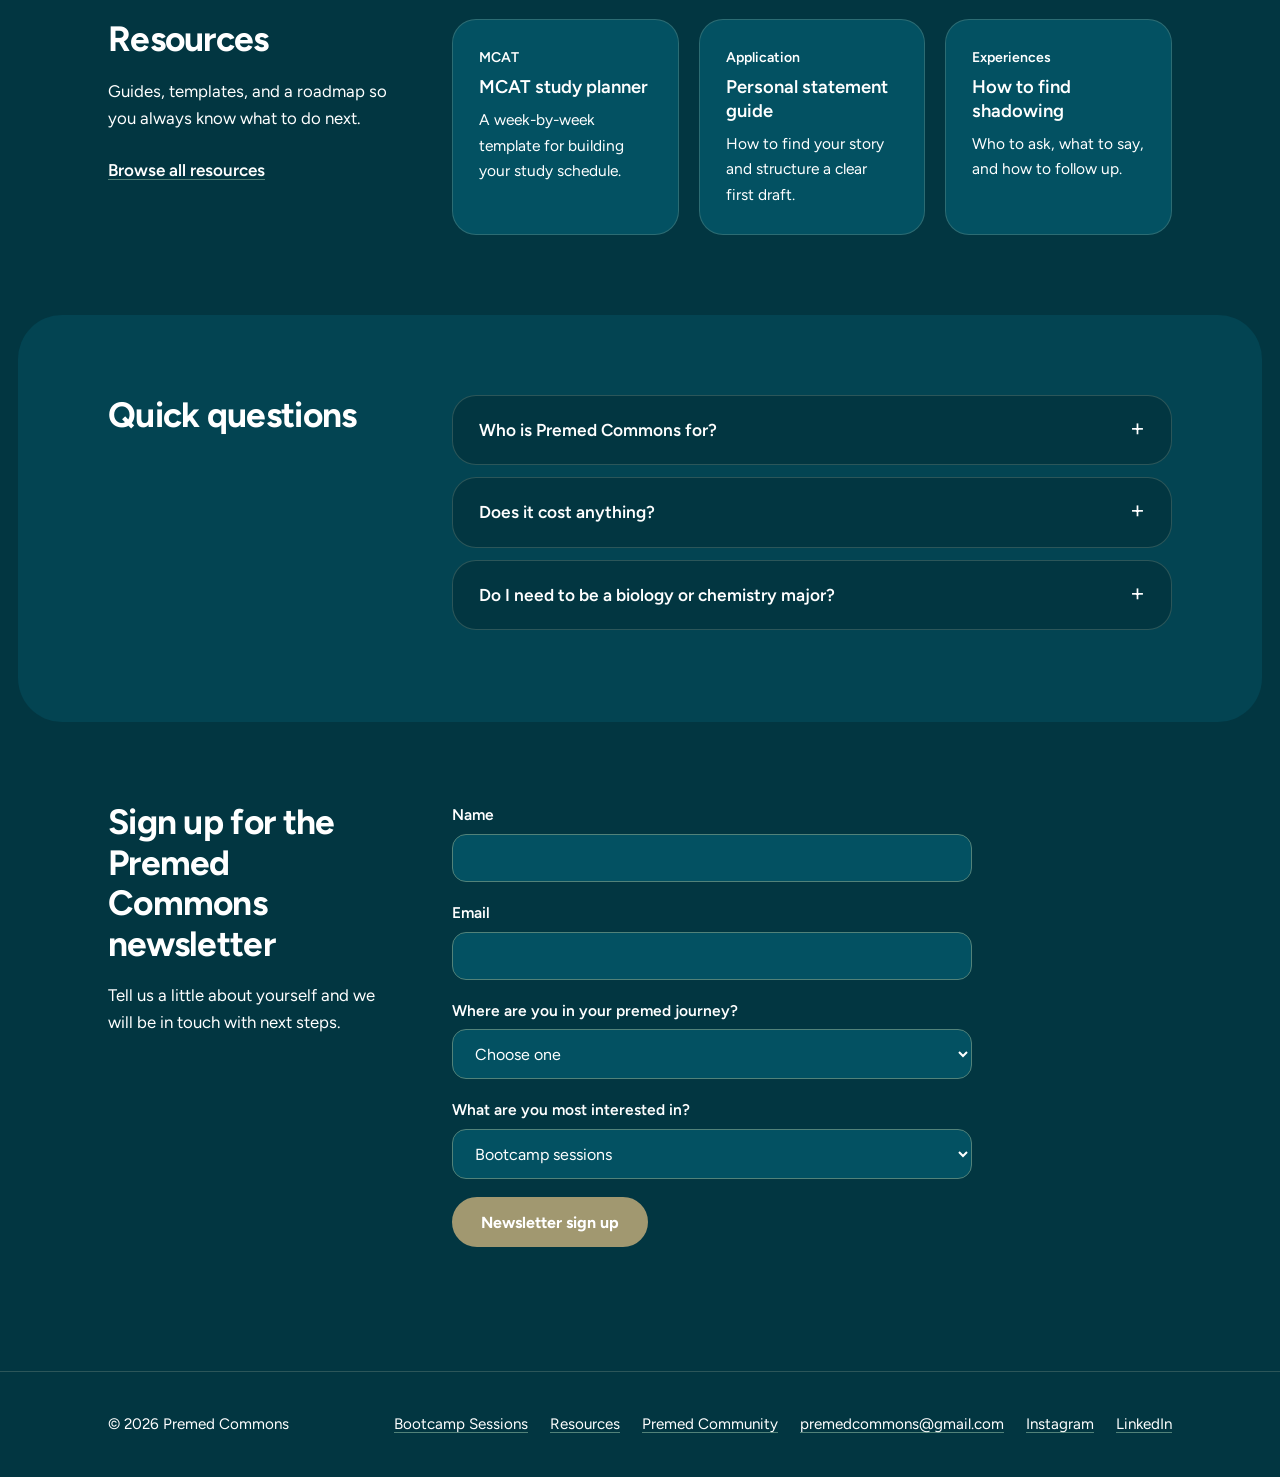
==== commit 3130806f: "try these changes" ====
--- a/index.html
+++ b/index.html
@@ -115,7 +115,7 @@
   <section class="split-sec" id="join">
     <div class="wrap split">
       <div class="split-head">
-        <h2>Join the Premed Commons newsletter</h2>
+        <h2>Sign up for the Premed Commons newsletter</h2>
         <p class="lead">Tell us a little about yourself and we will be in touch with next steps.</p>
       </div>
       <div class="split-body">
@@ -162,7 +162,7 @@
       <li><a href="resources.html">Resources</a></li>
       <li><a href="community.html">Premed Community</a></li>
       <li><button class="copy-email" type="button" data-copy-email="premedcommons@gmail.com">premedcommons@gmail.com</button><span class="copy-status" role="status" aria-live="polite"></span></li>
-      <li><a href="#">Instagram</a></li>
+      <li><a href="https://www.instagram.com/premedcommons/">Instagram</a></li>
       <li><a href="#">LinkedIn</a></li>
     </ul>
   </div>
--- a/styles.css
+++ b/styles.css
@@ -156,7 +156,7 @@
 footer a:hover{color:#fff}
 footer .wrap{display:flex;justify-content:space-between;gap:16px;flex-wrap:wrap}
 footer ul{display:flex;gap:22px;list-style:none;margin:0;padding:0;flex-wrap:wrap}
-footer .copy-email{font:inherit;padding:0;border:0;background:none;color:#fff;text-decoration:underline;text-decoration-color:var(--c5);text-underline-offset:3px;cursor:pointer}
+footer .copy-email{display:inline;font:inherit;line-height:inherit;padding:0;border:0;background:none;color:#fff;text-decoration:underline;text-decoration-color:var(--c5);text-underline-offset:3px;cursor:pointer;appearance:none}
 footer .copy-email:hover{color:#fff}
 .copy-status{font-size:.85em}
 .split-body > .copy-status{display:block;min-height:1.5em;margin-top:.5em}
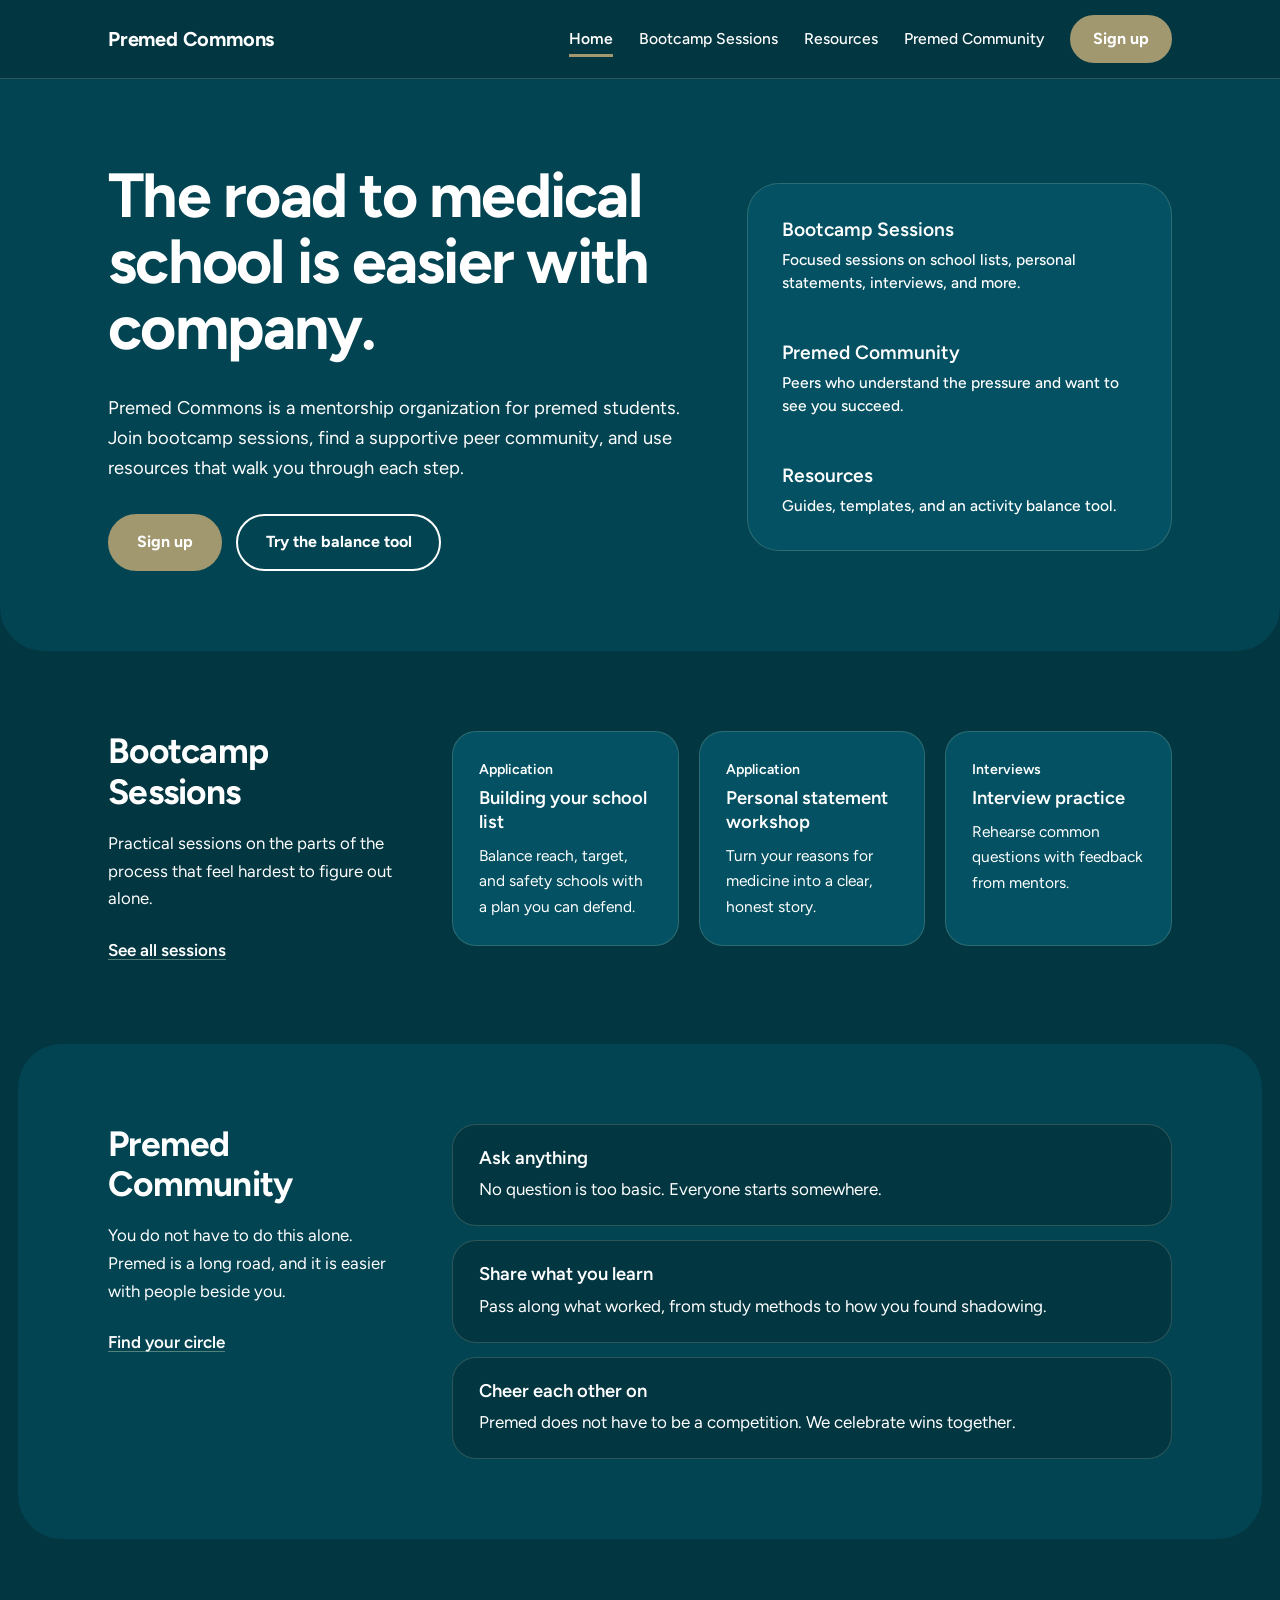
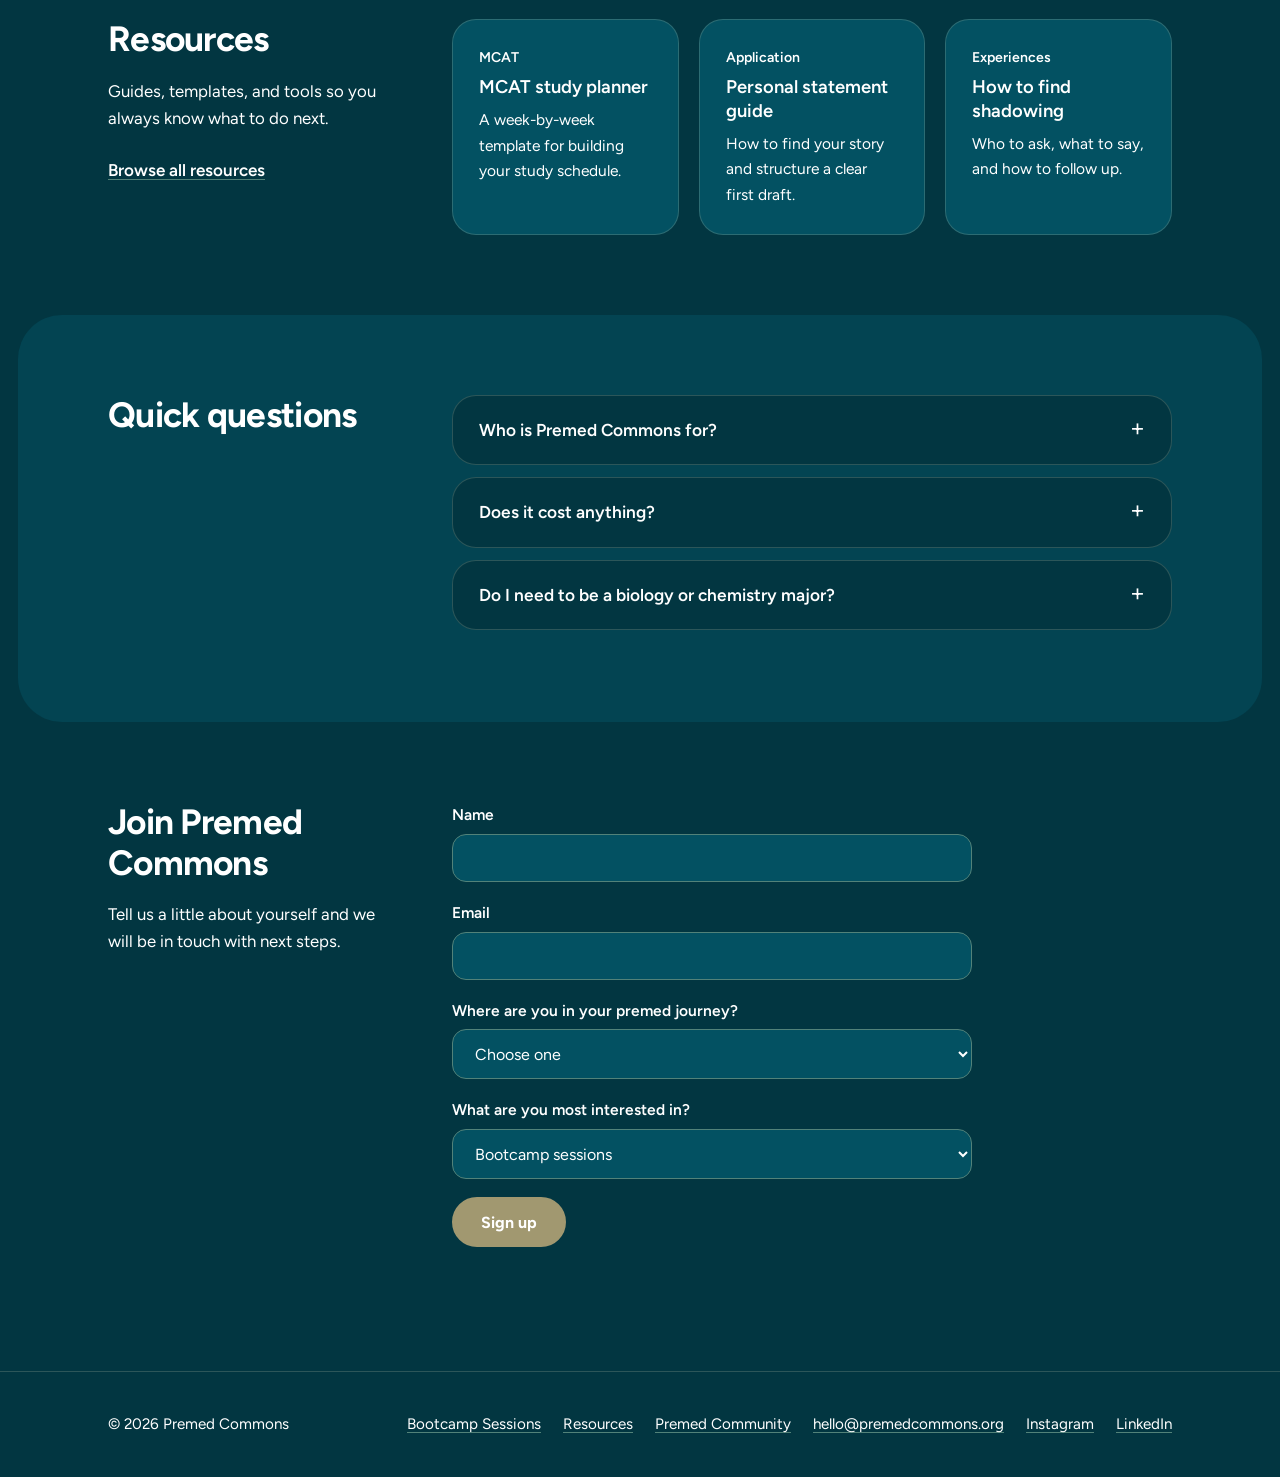
==== commit 05b0423e: "Add files via upload" ====
--- a/index.html
+++ b/index.html
@@ -8,8 +8,8 @@
 <meta property="og:title" content="Premed Commons | Mentorship for aspiring physicians">
 <meta property="og:description" content="Premed Commons is a mentorship organization helping premed students navigate the road to medical school through bootcamp sessions, a supportive peer community, and comprehensive resources.">
 <meta property="og:type" content="website">
-<meta property="og:image" content="https://premedcommons.org/pc_logo.svg">
-<link rel="icon" href="pc_logo.svg" type="image/svg+xml">
+<meta property="og:image" content="https://premedcommons.org/logo.png">
+<link rel="icon" href="logo.png">
 <link rel="preconnect" href="https://fonts.googleapis.com">
 <link rel="preconnect" href="https://fonts.gstatic.com" crossorigin>
 <link href="https://fonts.googleapis.com/css2?family=Figtree:wght@400;500;600;700&display=swap" rel="stylesheet">
@@ -18,7 +18,7 @@
 <body>
 <header>
   <div class="wrap bar">
-    <a class="logo" href="index.html"><span class="logo-mark"><img src="pc_logo.svg" alt="" onerror="this.parentNode.remove()"></span><span class="logo-text">Premed Commons</span></a>
+    <a class="logo" href="index.html"><span class="logo-mark"><img src="logo.png" alt="" onerror="this.parentNode.remove()"></span><span class="logo-text">Premed Commons</span></a>
     <button class="menu-btn" id="menuBtn" aria-expanded="false" aria-controls="nav">Menu</button>
     <nav id="nav" aria-label="Main">
       <ul>
@@ -39,13 +39,13 @@
         <p class="lead">Premed Commons is a mentorship organization for premed students. Join bootcamp sessions, find a supportive peer community, and use resources that walk you through each step.</p>
         <div class="actions">
           <a class="btn" href="#join">Sign up</a>
-          <a class="btn ghost" href="resources.html#roadmap">See the med school application</a>
+          <a class="btn ghost" href="resources.html#balance">Try the balance tool</a>
         </div>
       </div>
       <nav class="panel-nav dark" aria-label="What we offer">
         <a href="bootcamps.html"><strong>Bootcamp Sessions</strong><span>Focused sessions on school lists, personal statements, interviews, and more.</span></a>
         <a href="community.html"><strong>Premed Community</strong><span>Peers who understand the pressure and want to see you succeed.</span></a>
-        <a href="resources.html"><strong>Resources</strong><span>Guides, checklists, and an interactive roadmap.</span></a>
+        <a href="resources.html"><strong>Resources</strong><span>Guides, templates, and an activity balance tool.</span></a>
       </nav>
     </div>
   </div>
@@ -55,7 +55,7 @@
       <div class="split-head">
         <h2>Bootcamp Sessions</h2>
         <p class="lead">Practical sessions on the parts of the process that feel hardest to figure out alone.</p>
-        <a class="textlink" href="bootcamps.html">Explore sessions</a>
+        <a class="textlink" href="bootcamps.html">See all sessions</a>
       </div>
       <div class="split-body">
         <div class="cards"><article class="card"><div class="tag">Application</div><h3>Building your school list</h3><p>Balance reach, target, and safety schools with a plan you can defend.</p></article><article class="card"><div class="tag">Application</div><h3>Personal statement workshop</h3><p>Turn your reasons for medicine into a clear, honest story.</p></article><article class="card"><div class="tag">Interviews</div><h3>Interview practice</h3><p>Rehearse common questions with feedback from mentors.</p></article></div>
@@ -68,7 +68,7 @@
       <div class="split-head">
         <h2>Premed Community</h2>
         <p class="lead">You do not have to do this alone. Premed is a long road, and it is easier with people beside you.</p>
-        <a class="textlink" href="community.html">Find your people</a>
+        <a class="textlink" href="community.html">Find your circle</a>
       </div>
       <div class="split-body">
         <div class="rows"><div><h3>Ask anything</h3><p>No question is too basic. Everyone starts somewhere.</p></div><div><h3>Share what you learn</h3><p>Pass along what worked, from study methods to how you found shadowing.</p></div><div><h3>Cheer each other on</h3><p>Premed does not have to be a competition. We celebrate wins together.</p></div></div>
@@ -80,7 +80,7 @@
     <div class="wrap split">
       <div class="split-head">
         <h2>Resources</h2>
-        <p class="lead">Guides, templates, and a roadmap so you always know what to do next.</p>
+        <p class="lead">Guides, templates, and tools so you always know what to do next.</p>
         <a class="textlink" href="resources.html">Browse all resources</a>
       </div>
       <div class="split-body">
@@ -115,7 +115,7 @@
   <section class="split-sec" id="join">
     <div class="wrap split">
       <div class="split-head">
-        <h2>Sign up for the Premed Commons newsletter</h2>
+        <h2>Join Premed Commons</h2>
         <p class="lead">Tell us a little about yourself and we will be in touch with next steps.</p>
       </div>
       <div class="split-body">
@@ -146,7 +146,7 @@
             </select>
           </label>
           <input class="hp" type="text" name="_gotcha" tabindex="-1" autocomplete="off" aria-hidden="true">
-          <button class="btn" type="submit">Newsletter sign up</button>
+          <button class="btn" type="submit">Sign up</button>
           <div class="status" id="status" role="status" aria-live="polite"></div>
         </form>
       </div>
@@ -161,8 +161,8 @@
       <li><a href="bootcamps.html">Bootcamp Sessions</a></li>
       <li><a href="resources.html">Resources</a></li>
       <li><a href="community.html">Premed Community</a></li>
-      <li><button class="copy-email" type="button" data-copy-email="premedcommons@gmail.com">premedcommons@gmail.com</button><span class="copy-status" role="status" aria-live="polite"></span></li>
-      <li><a href="https://www.instagram.com/premedcommons/">Instagram</a></li>
+      <li><a href="mailto:hello@premedcommons.org">hello@premedcommons.org</a></li>
+      <li><a href="#">Instagram</a></li>
       <li><a href="#">LinkedIn</a></li>
     </ul>
   </div>
--- a/styles.css
+++ b/styles.css
@@ -68,12 +68,13 @@
 .split-body > :first-child{margin-top:0}
 
 /* rounded surfaces: cards, rows, steps, checklist, FAQ */
-.card,.rows div,.steps li,.checks label,details{background:var(--c3);border:1px solid var(--line);border-radius:24px}
+.card,.rows div,.steps li,.checks label,details,.bal-row{background:var(--c3);border:1px solid var(--line);border-radius:24px}
 .split-sec:nth-of-type(even) .card,
 .split-sec:nth-of-type(even) .rows div,
 .split-sec:nth-of-type(even) .steps li,
 .split-sec:nth-of-type(even) .checks label,
-.split-sec:nth-of-type(even) details{background:var(--c1)}
+.split-sec:nth-of-type(even) details,
+.split-sec:nth-of-type(even) .bal-row{background:var(--c1)}
 
 .cards{display:grid;grid-template-columns:repeat(auto-fill,minmax(220px,1fr));gap:20px}
 .card{padding:26px}
@@ -103,6 +104,34 @@
 .progress-bar i{display:block;height:100%;width:0;border-radius:99px;background:var(--c7);transition:width .25s}
 .note{font-size:.92rem;color:#fff;margin-top:20px}
 
+/* activity balance tool */
+.balance{display:grid;grid-template-columns:minmax(0,1fr);gap:24px}
+.bal-inputs{display:grid;grid-template-columns:repeat(2,minmax(0,1fr));gap:14px;align-items:start}
+.bal-row{padding:18px 22px}
+.bal-row label{display:block;font-weight:600;margin-bottom:8px}
+.bal-field{display:flex;align-items:center;gap:10px}
+.bal-field input{width:130px;font-size:1.05rem;padding:.65em 1em;border-radius:14px;border:1.5px solid var(--c5);background:var(--c2);color:#fff}
+.bal-field input:focus{border-color:var(--c8);outline:none}
+.bal-row .hint{font-size:.9rem;margin:10px 0 0}
+.bal-row .result{font-size:.95rem;font-weight:600;margin:6px 0 0;min-height:1.4em}
+.bal-chart{background:var(--c3);border:1px solid var(--line);border-radius:32px;padding:22px 14px 22px;order:-1}
+.bal-chart svg{width:100%;height:auto;display:block;max-width:520px;margin:0 auto}
+.bal-chart .grid{fill:none;stroke:rgba(207,212,184,.28);stroke-width:1}
+.bal-chart .axis{stroke:rgba(207,212,184,.28);stroke-width:1}
+.bal-chart .band{fill:rgba(82,130,121,.55);stroke:var(--c6);stroke-width:1.5;stroke-dasharray:5 4}
+.bal-chart .you{fill:rgba(161,152,112,.45);stroke:var(--c7);stroke-width:3;stroke-linejoin:round}
+.bal-chart .dot{fill:var(--c7);stroke:#fff;stroke-width:2}
+.bal-chart .lbl{fill:#fff;font-size:17px;font-weight:600}
+.bal-chart .hrs{font-weight:400;font-size:15px}
+.legend{list-style:none;display:flex;gap:20px;justify-content:center;flex-wrap:wrap;margin:12px 0 0;padding:0;font-size:.92rem}
+.legend li{display:flex;align-items:center;gap:8px}
+.sw{display:inline-block;width:18px;height:18px;border-radius:6px}
+.you-sw{background:var(--c7)}
+.band-sw{background:var(--c5);border:1.5px dashed var(--c6)}
+.bal-summary{margin:26px 0 0;font-size:1.08rem;max-width:none}
+.bal-actions{display:flex;align-items:center;gap:16px;flex-wrap:wrap;margin-top:16px}
+.bal-status{font-size:.95rem}
+
 /* filters */
 .filters{display:flex;gap:8px;flex-wrap:wrap;margin:0 0 28px}
 .chip{font-size:.92rem;font-weight:600;padding:.45em 1.1em;border-radius:999px;border:1.5px solid var(--c5);background:transparent;color:#fff;cursor:pointer}
@@ -156,12 +185,9 @@
 footer a:hover{color:#fff}
 footer .wrap{display:flex;justify-content:space-between;gap:16px;flex-wrap:wrap}
 footer ul{display:flex;gap:22px;list-style:none;margin:0;padding:0;flex-wrap:wrap}
-footer .copy-email{display:inline;font:inherit;line-height:inherit;padding:0;border:0;background:none;color:#fff;text-decoration:underline;text-decoration-color:var(--c5);text-underline-offset:3px;cursor:pointer;appearance:none}
-footer .copy-email:hover{color:#fff}
-.copy-status{font-size:.85em}
-.split-body > .copy-status{display:block;min-height:1.5em;margin-top:.5em}
 
 @media (max-width:900px){
+  .bal-inputs{grid-template-columns:1fr}
   .hero-grid{grid-template-columns:1fr;gap:44px}
   .split{grid-template-columns:1fr;gap:28px}
   .split-sec{padding:56px 0}
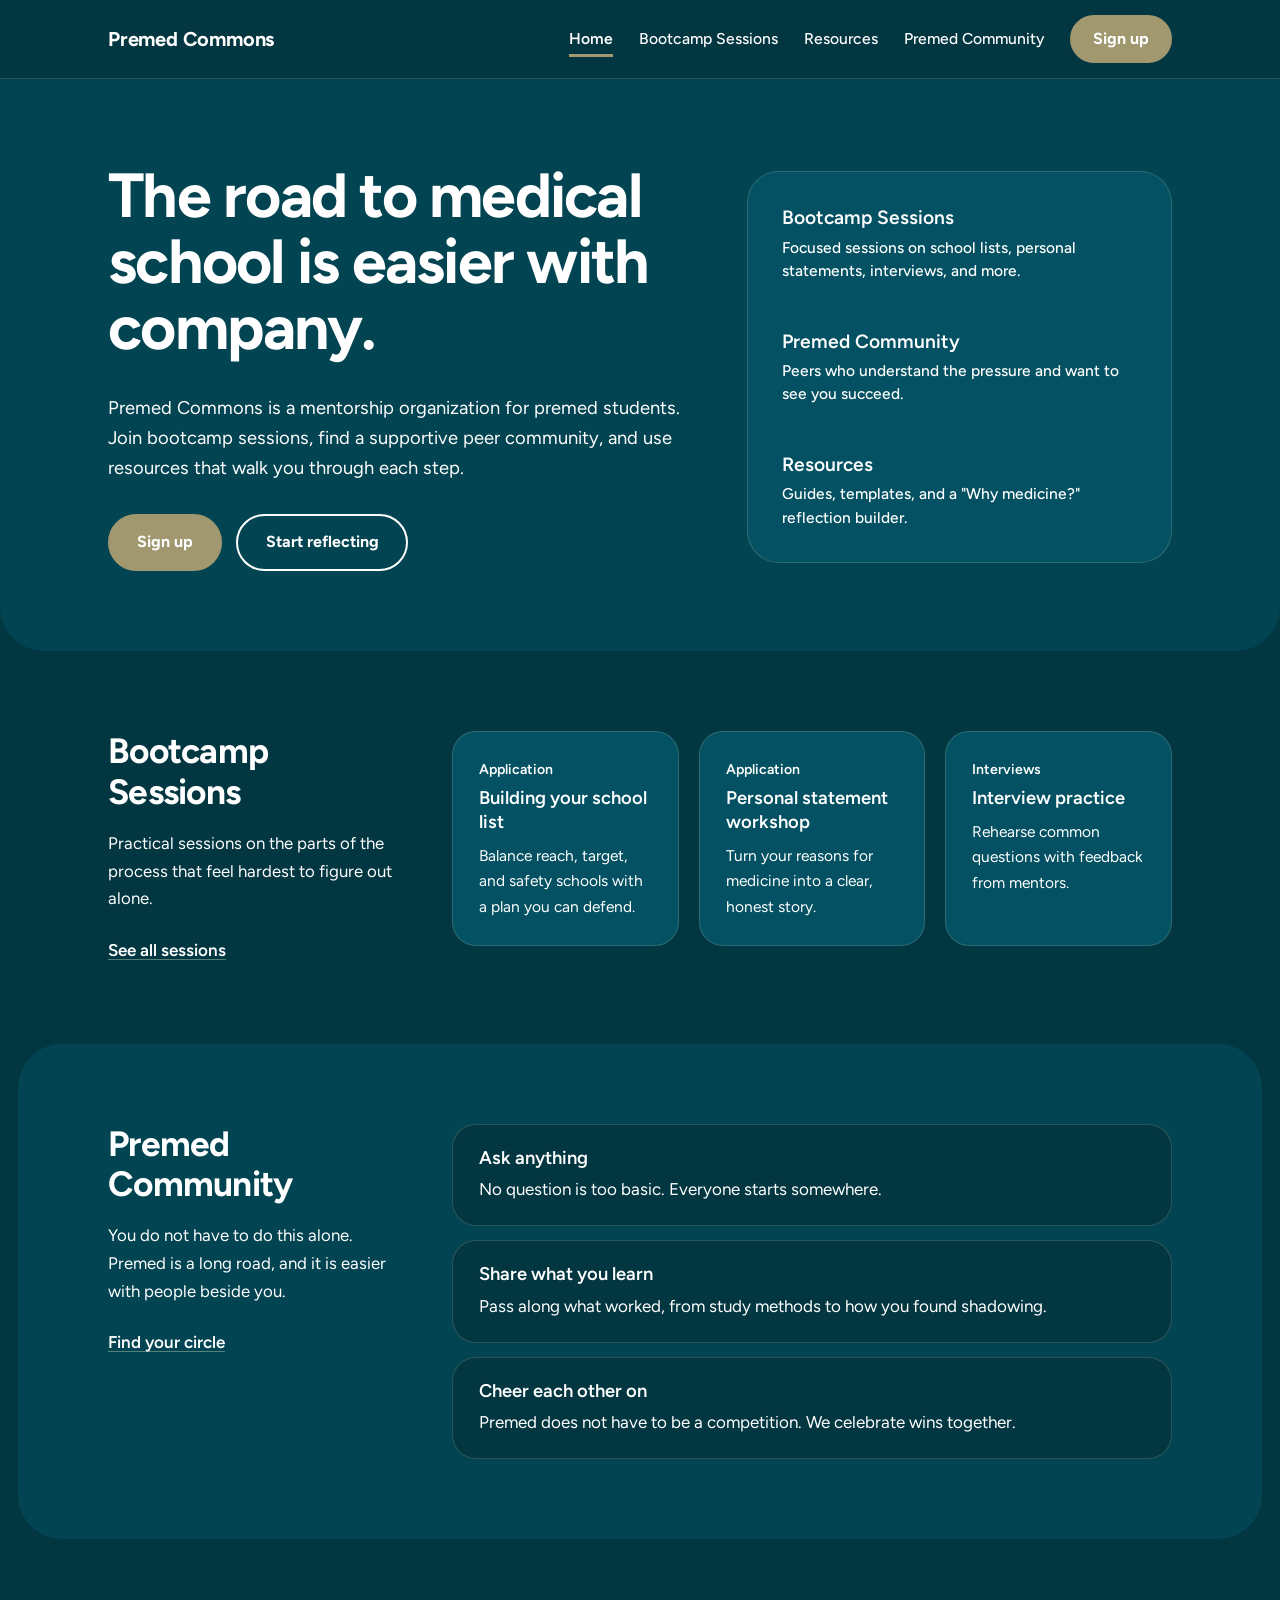
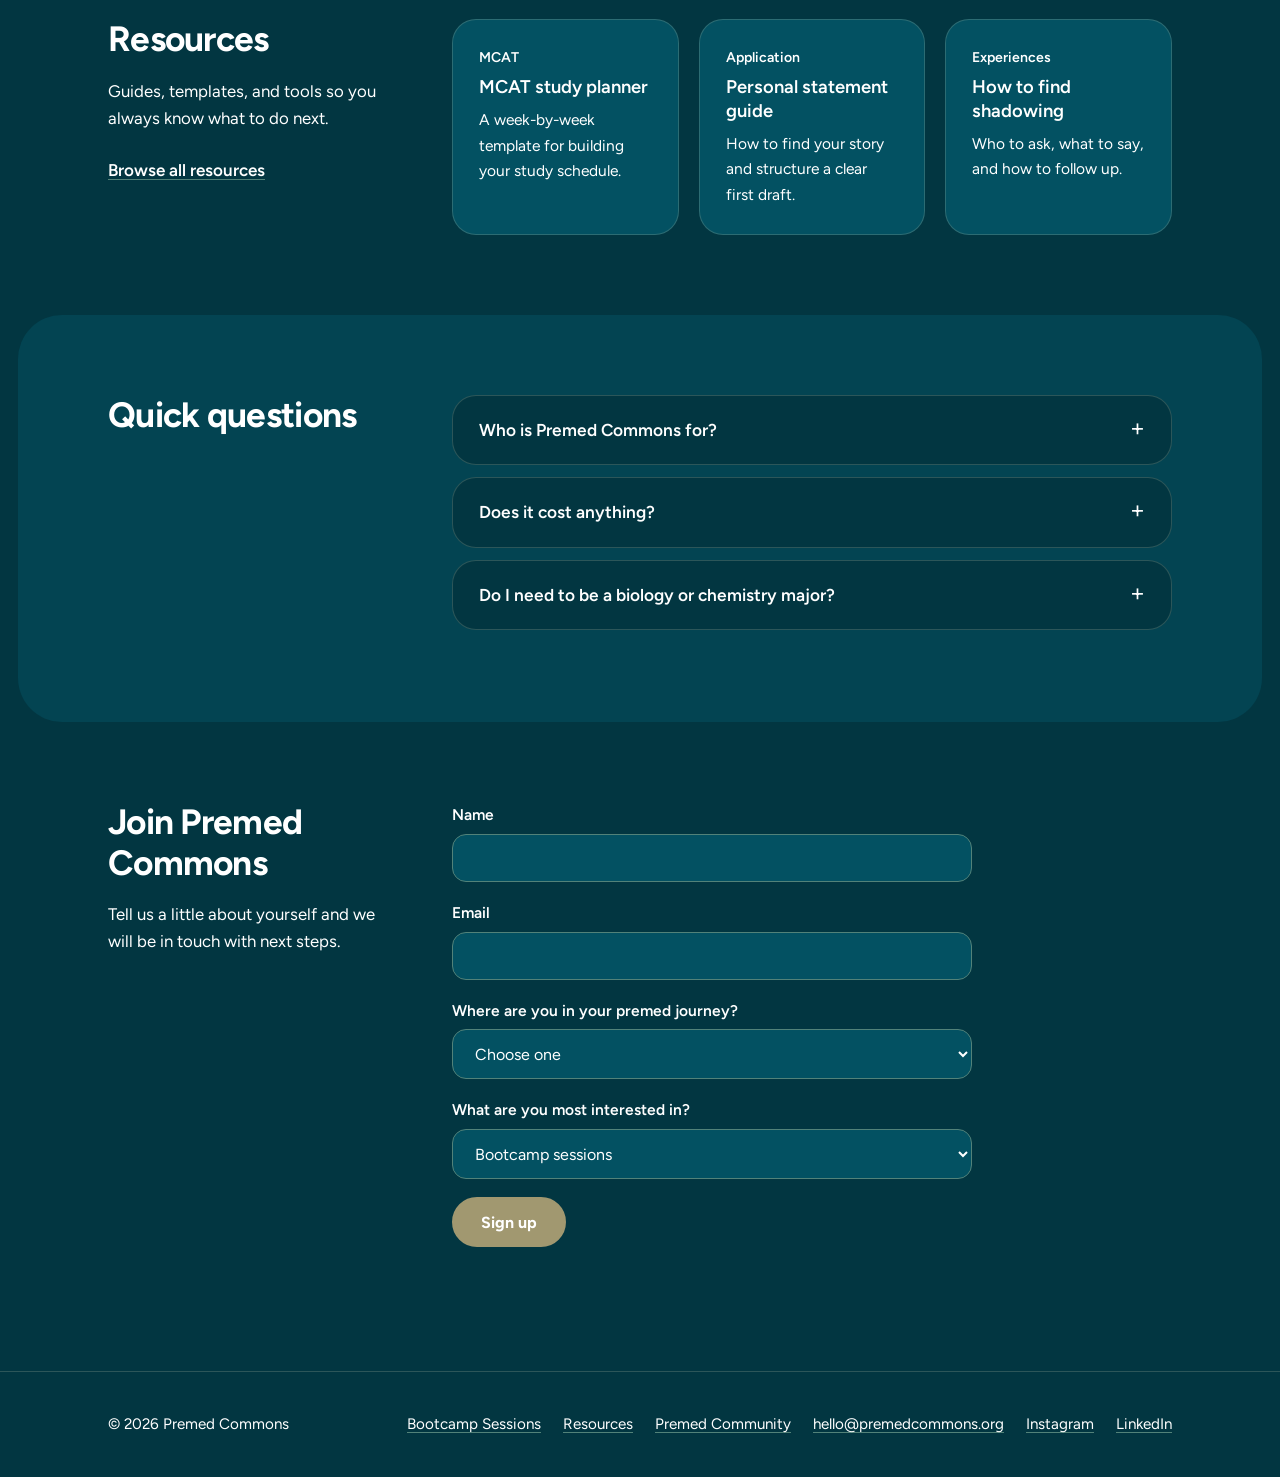
==== commit 6924ff43: "Add files via upload" ====
--- a/index.html
+++ b/index.html
@@ -39,13 +39,13 @@
         <p class="lead">Premed Commons is a mentorship organization for premed students. Join bootcamp sessions, find a supportive peer community, and use resources that walk you through each step.</p>
         <div class="actions">
           <a class="btn" href="#join">Sign up</a>
-          <a class="btn ghost" href="resources.html#balance">Try the balance tool</a>
+          <a class="btn ghost" href="resources.html#reflect">Start reflecting</a>
         </div>
       </div>
       <nav class="panel-nav dark" aria-label="What we offer">
         <a href="bootcamps.html"><strong>Bootcamp Sessions</strong><span>Focused sessions on school lists, personal statements, interviews, and more.</span></a>
         <a href="community.html"><strong>Premed Community</strong><span>Peers who understand the pressure and want to see you succeed.</span></a>
-        <a href="resources.html"><strong>Resources</strong><span>Guides, templates, and an activity balance tool.</span></a>
+        <a href="resources.html"><strong>Resources</strong><span>Guides, templates, and a "Why medicine?" reflection builder.</span></a>
       </nav>
     </div>
   </div>
--- a/styles.css
+++ b/styles.css
@@ -68,13 +68,13 @@
 .split-body > :first-child{margin-top:0}
 
 /* rounded surfaces: cards, rows, steps, checklist, FAQ */
-.card,.rows div,.steps li,.checks label,details,.bal-row{background:var(--c3);border:1px solid var(--line);border-radius:24px}
+.card,.rows div,.steps li,.checks label,details,.ref-card{background:var(--c3);border:1px solid var(--line);border-radius:24px}
 .split-sec:nth-of-type(even) .card,
 .split-sec:nth-of-type(even) .rows div,
 .split-sec:nth-of-type(even) .steps li,
 .split-sec:nth-of-type(even) .checks label,
 .split-sec:nth-of-type(even) details,
-.split-sec:nth-of-type(even) .bal-row{background:var(--c1)}
+.split-sec:nth-of-type(even) .ref-card{background:var(--c1)}
 
 .cards{display:grid;grid-template-columns:repeat(auto-fill,minmax(220px,1fr));gap:20px}
 .card{padding:26px}
@@ -104,33 +104,24 @@
 .progress-bar i{display:block;height:100%;width:0;border-radius:99px;background:var(--c7);transition:width .25s}
 .note{font-size:.92rem;color:#fff;margin-top:20px}
 
-/* activity balance tool */
-.balance{display:grid;grid-template-columns:minmax(0,1fr);gap:24px}
-.bal-inputs{display:grid;grid-template-columns:repeat(2,minmax(0,1fr));gap:14px;align-items:start}
-.bal-row{padding:18px 22px}
-.bal-row label{display:block;font-weight:600;margin-bottom:8px}
-.bal-field{display:flex;align-items:center;gap:10px}
-.bal-field input{width:130px;font-size:1.05rem;padding:.65em 1em;border-radius:14px;border:1.5px solid var(--c5);background:var(--c2);color:#fff}
-.bal-field input:focus{border-color:var(--c8);outline:none}
-.bal-row .hint{font-size:.9rem;margin:10px 0 0}
-.bal-row .result{font-size:.95rem;font-weight:600;margin:6px 0 0;min-height:1.4em}
-.bal-chart{background:var(--c3);border:1px solid var(--line);border-radius:32px;padding:22px 14px 22px;order:-1}
-.bal-chart svg{width:100%;height:auto;display:block;max-width:520px;margin:0 auto}
-.bal-chart .grid{fill:none;stroke:rgba(207,212,184,.28);stroke-width:1}
-.bal-chart .axis{stroke:rgba(207,212,184,.28);stroke-width:1}
-.bal-chart .band{fill:rgba(82,130,121,.55);stroke:var(--c6);stroke-width:1.5;stroke-dasharray:5 4}
-.bal-chart .you{fill:rgba(161,152,112,.45);stroke:var(--c7);stroke-width:3;stroke-linejoin:round}
-.bal-chart .dot{fill:var(--c7);stroke:#fff;stroke-width:2}
-.bal-chart .lbl{fill:#fff;font-size:17px;font-weight:600}
-.bal-chart .hrs{font-weight:400;font-size:15px}
-.legend{list-style:none;display:flex;gap:20px;justify-content:center;flex-wrap:wrap;margin:12px 0 0;padding:0;font-size:.92rem}
-.legend li{display:flex;align-items:center;gap:8px}
-.sw{display:inline-block;width:18px;height:18px;border-radius:6px}
-.you-sw{background:var(--c7)}
-.band-sw{background:var(--c5);border:1.5px dashed var(--c6)}
-.bal-summary{margin:26px 0 0;font-size:1.08rem;max-width:none}
-.bal-actions{display:flex;align-items:center;gap:16px;flex-wrap:wrap;margin-top:16px}
-.bal-status{font-size:.95rem}
+/* reflection builder */
+.ref{display:grid;gap:16px}
+.ref-card{padding:24px 26px}
+.ref-card label{display:block;margin-bottom:6px}
+.ref-title{display:block;font-size:1.15rem;font-weight:700;margin-bottom:4px}
+.ref-ask{display:block;font-weight:400}
+.ref-card .ref-help{background:none;border:0;border-radius:0;padding:0;margin:8px 0 12px;max-width:none}
+.ref-card .ref-help summary{display:inline-flex;font-size:.95rem;font-weight:600;gap:8px;cursor:pointer;text-decoration:underline;text-decoration-color:var(--c5);text-underline-offset:3px}
+.ref-card .ref-help summary::after{font-size:1.1rem}
+.ref-help ul{margin:8px 0 0;padding-left:1.2em}
+.ref-help li{margin:2px 0}
+.ref-card textarea{width:100%;min-height:130px;resize:vertical;font-size:1rem;line-height:1.6;padding:.9em 1.1em;border-radius:18px;border:1.5px solid var(--c5);background:var(--c2);color:#fff}
+.ref-card textarea::placeholder{color:#fff;opacity:.7}
+.ref-card textarea:focus{border-color:var(--c8);outline:none}
+.ref-count{font-size:.88rem;min-height:1.3em;margin-top:6px;text-align:right}
+.ref-progress{margin:24px 0 0;font-size:1.05rem;max-width:none}
+.ref-actions{display:flex;align-items:center;gap:14px;flex-wrap:wrap;margin-top:16px}
+.ref-status{font-size:.95rem}
 
 /* filters */
 .filters{display:flex;gap:8px;flex-wrap:wrap;margin:0 0 28px}
@@ -187,7 +178,6 @@
 footer ul{display:flex;gap:22px;list-style:none;margin:0;padding:0;flex-wrap:wrap}
 
 @media (max-width:900px){
-  .bal-inputs{grid-template-columns:1fr}
   .hero-grid{grid-template-columns:1fr;gap:44px}
   .split{grid-template-columns:1fr;gap:28px}
   .split-sec{padding:56px 0}
